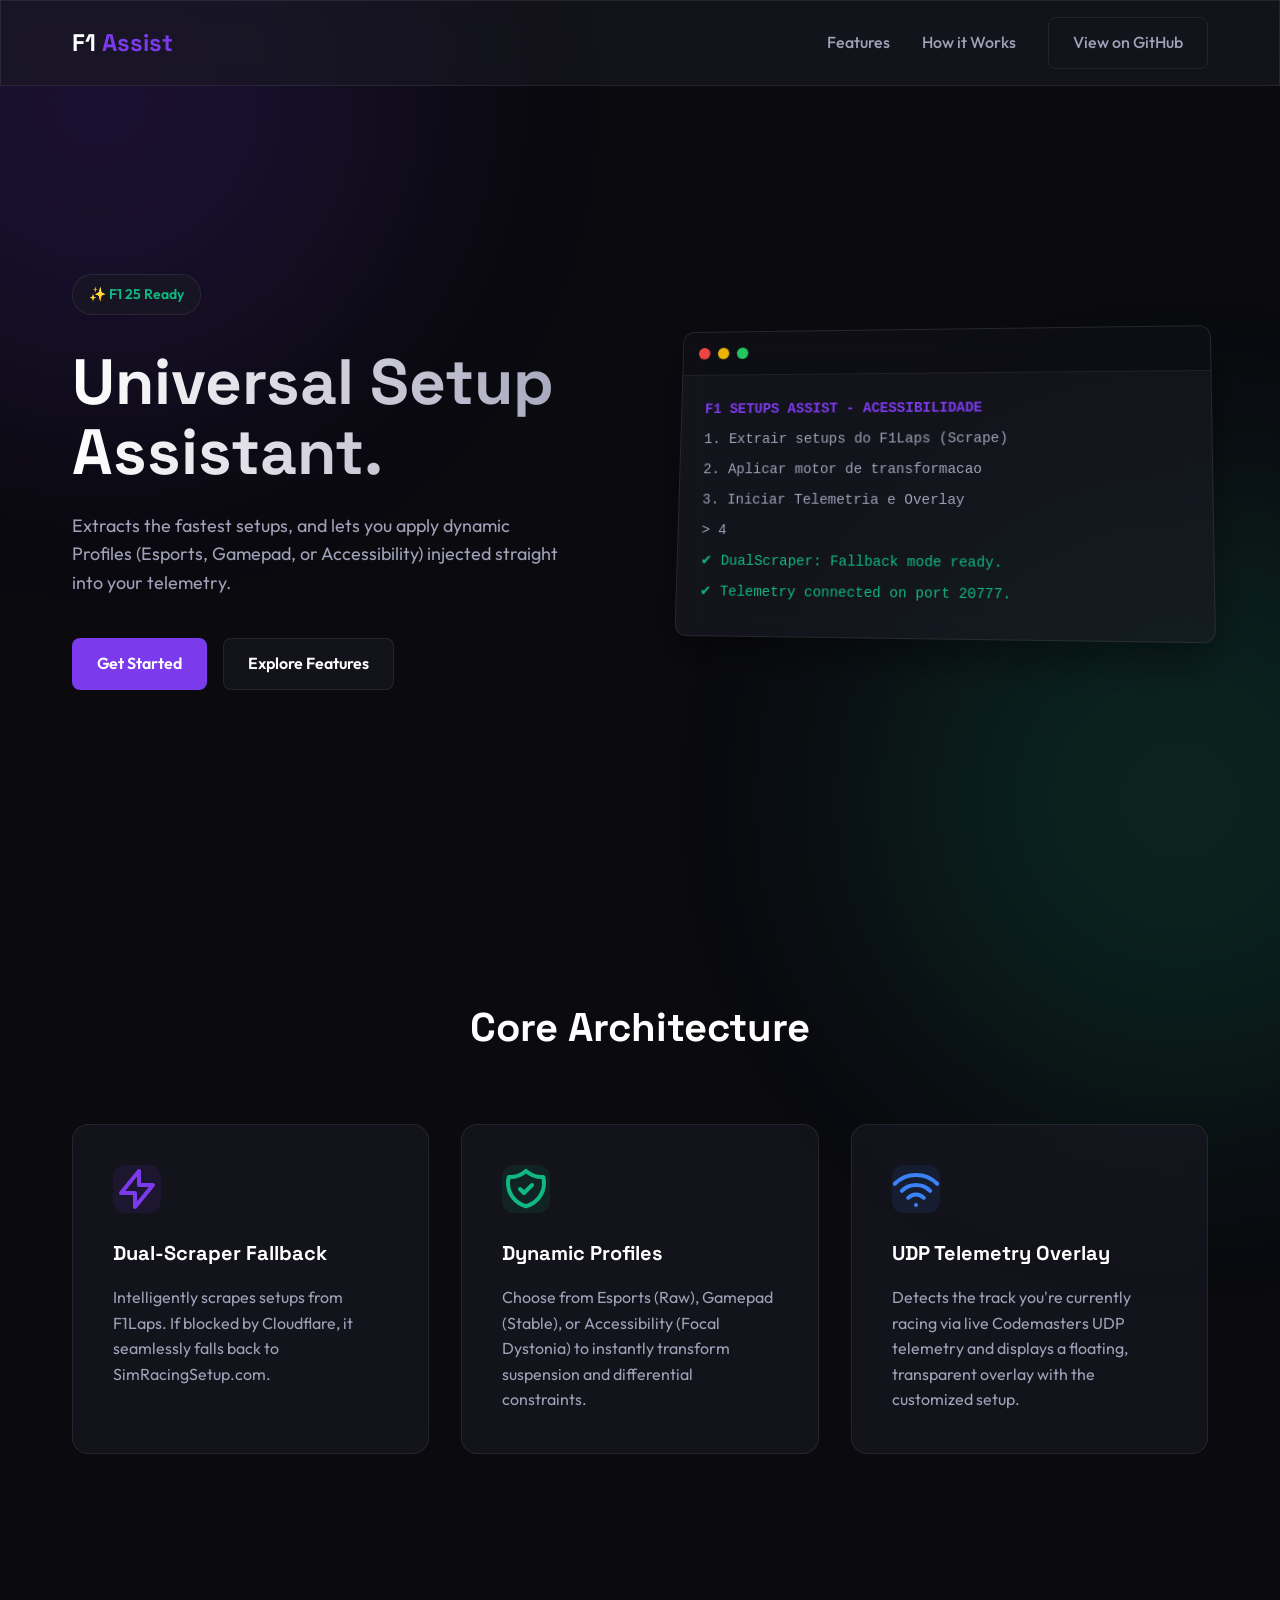
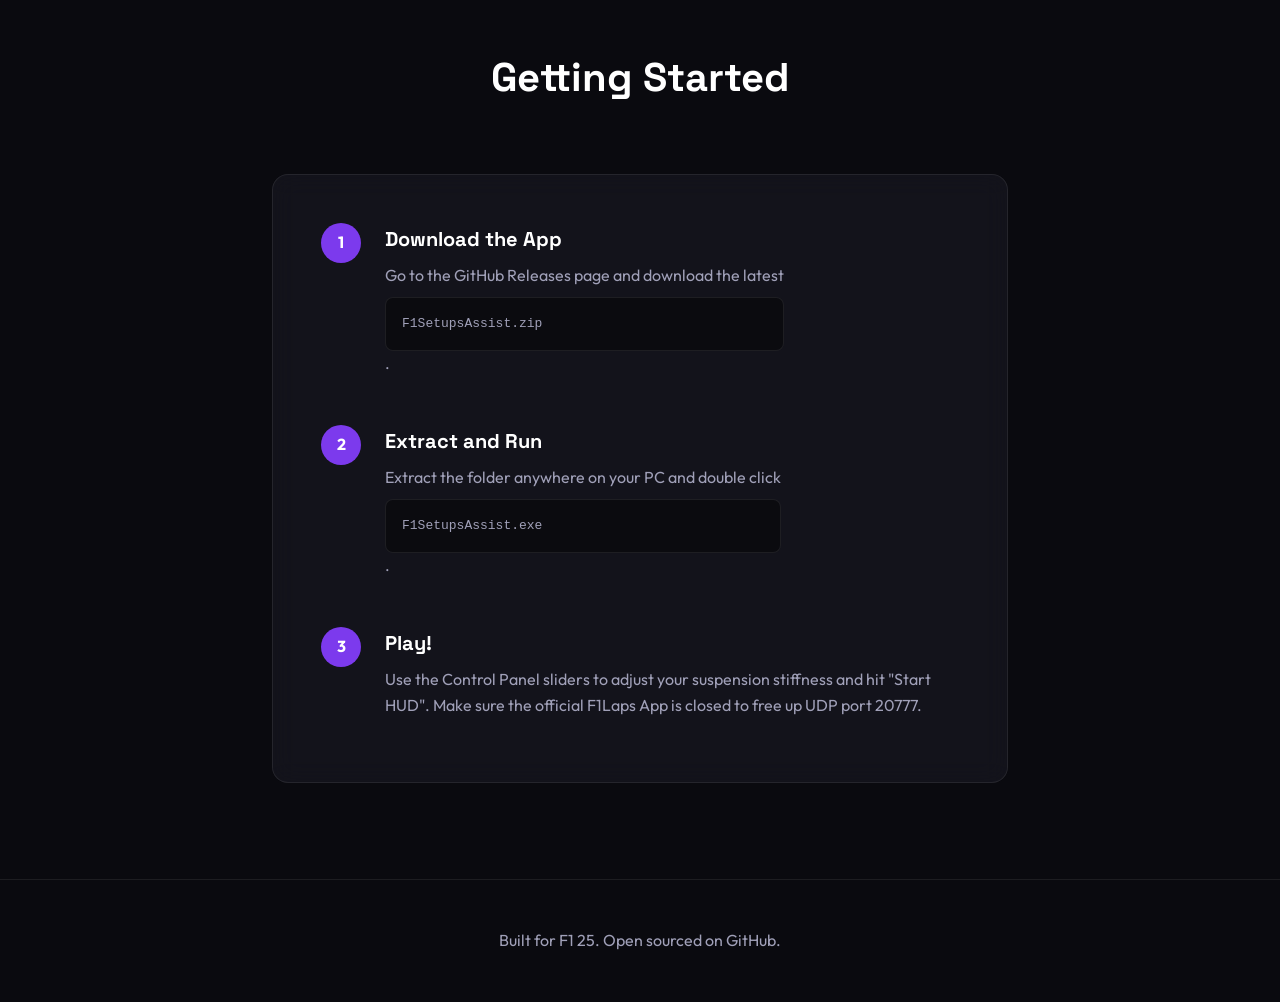
==== docs/index.html @ 40070bd0 "feat: Add Universal Profiles (Esports, Gamepad, Accessibility)" ====
<!DOCTYPE html>
<html lang="en">
<head>
    <meta charset="UTF-8">
    <meta name="viewport" content="width=device-width, initial-scale=1.0">
    <meta name="description" content="F1 Setups Assist - Accessibility engine and dual-scraper for F1 25.">
    <title>F1 25 Setups Assist</title>
    <link rel="preconnect" href="https://fonts.googleapis.com">
    <link rel="preconnect" href="https://fonts.gstatic.com" crossorigin>
    <link href="https://fonts.googleapis.com/css2?family=Outfit:wght@300;400;600;800&family=Space+Grotesk:wght@500;700&display=swap" rel="stylesheet">
    <link rel="stylesheet" href="styles.css">
</head>
<body>
    <div class="glow-bg glow-1"></div>
    <div class="glow-bg glow-2"></div>
    
    <nav class="navbar glass">
        <div class="nav-content">
            <h1 class="logo">F1 <span>Assist</span></h1>
            <div class="nav-links">
                <a href="#features">Features</a>
                <a href="#how-it-works">How it Works</a>
                <a href="https://github.com/norisilva/f1-setups-assist" class="btn btn-outline" target="_blank">View on GitHub</a>
            </div>
        </div>
    </nav>

    <header class="hero">
        <div class="hero-content">
            <div class="badge glass">✨ F1 25 Ready</div>
            <h2 class="title">Universal Setup<br>Assistant.</h2>
            <p class="subtitle">Extracts the fastest setups, and lets you apply dynamic Profiles (Esports, Gamepad, or Accessibility) injected straight into your telemetry.</p>
            <div class="cta-group">
                <a href="#how-it-works" class="btn btn-primary">Get Started</a>
                <a href="#features" class="btn btn-secondary glass">Explore Features</a>
            </div>
        </div>
        
        <div class="hero-visual">
            <div class="dashboard-mockup glass">
                <div class="mockup-header">
                    <span class="dot red"></span>
                    <span class="dot yellow"></span>
                    <span class="dot green"></span>
                </div>
                <div class="mockup-body">
                    <div class="console-line"><span class="highlight">F1 SETUPS ASSIST - ACESSIBILIDADE</span></div>
                    <div class="console-line">1. Extrair setups do F1Laps (Scrape)</div>
                    <div class="console-line">2. Aplicar motor de transformacao</div>
                    <div class="console-line">3. Iniciar Telemetria e Overlay</div>
                    <div class="console-line">> 4</div>
                    <div class="console-line success">✔ DualScraper: Fallback mode ready.</div>
                    <div class="console-line success">✔ Telemetry connected on port 20777.</div>
                </div>
            </div>
        </div>
    </header>

    <section id="features" class="features">
        <h3 class="section-title">Core Architecture</h3>
        <div class="features-grid">
            <div class="feature-card glass">
                <div class="icon-wrapper purple">
                    <svg fill="none" stroke="currentColor" viewBox="0 0 24 24"><path stroke-linecap="round" stroke-linejoin="round" stroke-width="2" d="M13 10V3L4 14h7v7l9-11h-7z"></path></svg>
                </div>
                <h4>Dual-Scraper Fallback</h4>
                <p>Intelligently scrapes setups from F1Laps. If blocked by Cloudflare, it seamlessly falls back to SimRacingSetup.com.</p>
            </div>
            
            <div class="feature-card glass">
                <div class="icon-wrapper green">
                    <svg fill="none" stroke="currentColor" viewBox="0 0 24 24"><path stroke-linecap="round" stroke-linejoin="round" stroke-width="2" d="M9 12l2 2 4-4m5.618-4.016A11.955 11.955 0 0112 2.944a11.955 11.955 0 01-8.618 3.04A12.02 12.02 0 003 9c0 5.591 3.824 10.29 9 11.622 5.176-1.332 9-6.03 9-11.622 0-1.042-.133-2.052-.382-3.016z"></path></svg>
                </div>
                <h4>Dynamic Profiles</h4>
                <p>Choose from Esports (Raw), Gamepad (Stable), or Accessibility (Focal Dystonia) to instantly transform suspension and differential constraints.</p>
            </div>

            <div class="feature-card glass">
                <div class="icon-wrapper blue">
                    <svg fill="none" stroke="currentColor" viewBox="0 0 24 24"><path stroke-linecap="round" stroke-linejoin="round" stroke-width="2" d="M8.111 16.404a5.5 5.5 0 017.778 0M12 20h.01m-7.08-7.071c3.904-3.905 10.236-3.905 14.141 0M1.394 9.393c5.857-5.857 15.355-5.857 21.213 0"></path></svg>
                </div>
                <h4>UDP Telemetry Overlay</h4>
                <p>Detects the track you're currently racing via live Codemasters UDP telemetry and displays a floating, transparent overlay with the customized setup.</p>
            </div>
        </div>
    </section>

    <section id="how-it-works" class="how-it-works">
        <h3 class="section-title">Getting Started</h3>
        <div class="steps glass">
            <div class="step">
                <div class="step-number">1</div>
                <div class="step-info">
                    <h4>Download the App</h4>
                    <p>Go to the GitHub Releases page and download the latest <code>F1SetupsAssist.zip</code>.</p>
                </div>
            </div>
            <div class="step">
                <div class="step-number">2</div>
                <div class="step-info">
                    <h4>Extract and Run</h4>
                    <p>Extract the folder anywhere on your PC and double click <code>F1SetupsAssist.exe</code>.</p>
                </div>
            </div>
            <div class="step">
                <div class="step-number">3</div>
                <div class="step-info">
                    <h4>Play!</h4>
                    <p>Use the Control Panel sliders to adjust your suspension stiffness and hit "Start HUD". Make sure the official F1Laps App is closed to free up UDP port 20777.</p>
                </div>
            </div>
        </div>
    </section>

    <footer>
        <p>Built for F1 25. Open sourced on GitHub.</p>
    </footer>

    <script src="script.js"></script>
</body>
</html>
---- docs/styles.css ----
:root {
    --bg-primary: #0a0a0f;
    --bg-secondary: #13131f;
    --text-primary: #ffffff;
    --text-secondary: #a0a0b8;
    --accent-primary: #7c3aed;
    --accent-secondary: #10b981;
    --accent-tertiary: #3b82f6;
    --glass-bg: rgba(25, 25, 35, 0.6);
    --glass-border: rgba(255, 255, 255, 0.08);
}

* {
    margin: 0;
    padding: 0;
    box-sizing: border-box;
}

body {
    font-family: 'Outfit', sans-serif;
    background-color: var(--bg-primary);
    color: var(--text-primary);
    line-height: 1.6;
    overflow-x: hidden;
}

/* Background Glows */
.glow-bg {
    position: fixed;
    width: 600px;
    height: 600px;
    border-radius: 50%;
    filter: blur(120px);
    z-index: -1;
    opacity: 0.15;
}

.glow-1 {
    top: -200px;
    left: -200px;
    background: var(--accent-primary);
}

.glow-2 {
    bottom: -200px;
    right: -200px;
    background: var(--accent-secondary);
}

/* Glassmorphism Utilities */
.glass {
    background: var(--glass-bg);
    backdrop-filter: blur(12px);
    -webkit-backdrop-filter: blur(12px);
    border: 1px solid var(--glass-border);
}

/* Typography */
h1, h2, h3, h4 {
    font-family: 'Space Grotesk', sans-serif;
}

/* Navbar */
.navbar {
    position: fixed;
    top: 0;
    width: 100%;
    z-index: 100;
    padding: 1rem 0;
    border-bottom: 1px solid var(--glass-border);
}

.nav-content {
    max-width: 1200px;
    margin: 0 auto;
    padding: 0 2rem;
    display: flex;
    justify-content: space-between;
    align-items: center;
}

.logo {
    font-size: 1.5rem;
    font-weight: 700;
}

.logo span {
    color: var(--accent-primary);
}

.nav-links {
    display: flex;
    gap: 2rem;
    align-items: center;
}

.nav-links a {
    color: var(--text-secondary);
    text-decoration: none;
    font-weight: 500;
    transition: color 0.3s ease;
}

.nav-links a:hover {
    color: var(--text-primary);
}

/* Buttons */
.btn {
    display: inline-block;
    padding: 0.75rem 1.5rem;
    border-radius: 8px;
    text-decoration: none;
    font-weight: 600;
    transition: all 0.3s ease;
    cursor: pointer;
}

.btn-primary {
    background: var(--accent-primary);
    color: white;
    border: 1px solid transparent;
}

.btn-primary:hover {
    background: #6d28d9;
    box-shadow: 0 0 20px rgba(124, 58, 237, 0.4);
}

.btn-secondary {
    color: var(--text-primary);
}

.btn-secondary:hover {
    background: rgba(255, 255, 255, 0.05);
}

.btn-outline {
    border: 1px solid var(--glass-border);
    color: var(--text-primary);
}

.btn-outline:hover {
    background: rgba(255, 255, 255, 0.1);
}

/* Hero Section */
.hero {
    min-height: 100vh;
    display: flex;
    align-items: center;
    max-width: 1200px;
    margin: 0 auto;
    padding: 6rem 2rem 2rem;
    gap: 4rem;
}

.hero-content {
    flex: 1;
}

.badge {
    display: inline-block;
    padding: 0.5rem 1rem;
    border-radius: 20px;
    font-size: 0.875rem;
    font-weight: 600;
    color: var(--accent-secondary);
    margin-bottom: 2rem;
}

.hero .title {
    font-size: 4rem;
    line-height: 1.1;
    margin-bottom: 1.5rem;
    background: linear-gradient(to right, #fff, #a0a0b8);
    -webkit-background-clip: text;
    -webkit-text-fill-color: transparent;
}

.hero .subtitle {
    font-size: 1.125rem;
    color: var(--text-secondary);
    margin-bottom: 2.5rem;
    max-width: 500px;
}

.cta-group {
    display: flex;
    gap: 1rem;
}

/* Dashboard Mockup */
.hero-visual {
    flex: 1;
}

.dashboard-mockup {
    border-radius: 12px;
    overflow: hidden;
    box-shadow: 0 20px 40px rgba(0,0,0,0.4);
    transform: perspective(1000px) rotateY(-5deg) rotateX(5deg);
    transition: transform 0.5s ease;
}

.dashboard-mockup:hover {
    transform: perspective(1000px) rotateY(0deg) rotateX(0deg);
}

.mockup-header {
    background: rgba(0,0,0,0.3);
    padding: 1rem;
    display: flex;
    gap: 0.5rem;
    border-bottom: 1px solid var(--glass-border);
}

.dot {
    width: 12px;
    height: 12px;
    border-radius: 50%;
}

.dot.red { background: #ef4444; }
.dot.yellow { background: #eab308; }
.dot.green { background: #22c55e; }

.mockup-body {
    padding: 1.5rem;
    font-family: monospace;
    font-size: 0.9rem;
    color: #a0a0b8;
}

.console-line {
    margin-bottom: 0.5rem;
}

.console-line .highlight {
    color: var(--accent-primary);
    font-weight: bold;
}

.console-line.success {
    color: var(--accent-secondary);
}

/* Features Section */
.features {
    padding: 6rem 2rem;
    max-width: 1200px;
    margin: 0 auto;
}

.section-title {
    text-align: center;
    font-size: 2.5rem;
    margin-bottom: 4rem;
}

.features-grid {
    display: grid;
    grid-template-columns: repeat(auto-fit, minmax(300px, 1fr));
    gap: 2rem;
}

.feature-card {
    padding: 2.5rem;
    border-radius: 16px;
    transition: transform 0.3s ease, box-shadow 0.3s ease;
}

.feature-card:hover {
    transform: translateY(-5px);
    box-shadow: 0 10px 30px rgba(0,0,0,0.2);
    border-color: rgba(255,255,255,0.15);
}

.icon-wrapper {
    width: 48px;
    height: 48px;
    border-radius: 12px;
    display: flex;
    align-items: center;
    justify-content: center;
    margin-bottom: 1.5rem;
}

.icon-wrapper.purple {
    background: rgba(124, 58, 237, 0.1);
    color: var(--accent-primary);
}

.icon-wrapper.green {
    background: rgba(16, 185, 129, 0.1);
    color: var(--accent-secondary);
}

.icon-wrapper.blue {
    background: rgba(59, 130, 246, 0.1);
    color: var(--accent-tertiary);
}

.feature-card h4 {
    font-size: 1.25rem;
    margin-bottom: 1rem;
}

.feature-card p {
    color: var(--text-secondary);
}

/* How It Works Section */
.how-it-works {
    padding: 6rem 2rem;
    max-width: 800px;
    margin: 0 auto;
}

.steps {
    border-radius: 16px;
    padding: 3rem;
    display: flex;
    flex-direction: column;
    gap: 2rem;
}

.step {
    display: flex;
    gap: 1.5rem;
}

.step-number {
    width: 40px;
    height: 40px;
    border-radius: 50%;
    background: var(--accent-primary);
    display: flex;
    align-items: center;
    justify-content: center;
    font-weight: 700;
    flex-shrink: 0;
}

.step-info h4 {
    font-size: 1.25rem;
    margin-bottom: 0.5rem;
}

.step-info p {
    color: var(--text-secondary);
    margin-bottom: 1rem;
}

.step-info code {
    display: block;
    background: rgba(0,0,0,0.4);
    padding: 1rem;
    border-radius: 8px;
    color: #a0a0b8;
    border: 1px solid var(--glass-border);
    margin-top: 0.5rem;
}

/* Footer */
footer {
    text-align: center;
    padding: 3rem 2rem;
    color: var(--text-secondary);
    border-top: 1px solid var(--glass-border);
}

/* Responsive */
@media (max-width: 768px) {
    .hero {
        flex-direction: column;
        padding-top: 8rem;
        text-align: center;
    }
    
    .hero .title {
        font-size: 2.5rem;
    }
    
    .cta-group {
        justify-content: center;
    }
    
    .nav-links {
        display: none; /* simple mobile nav for now */
    }
}
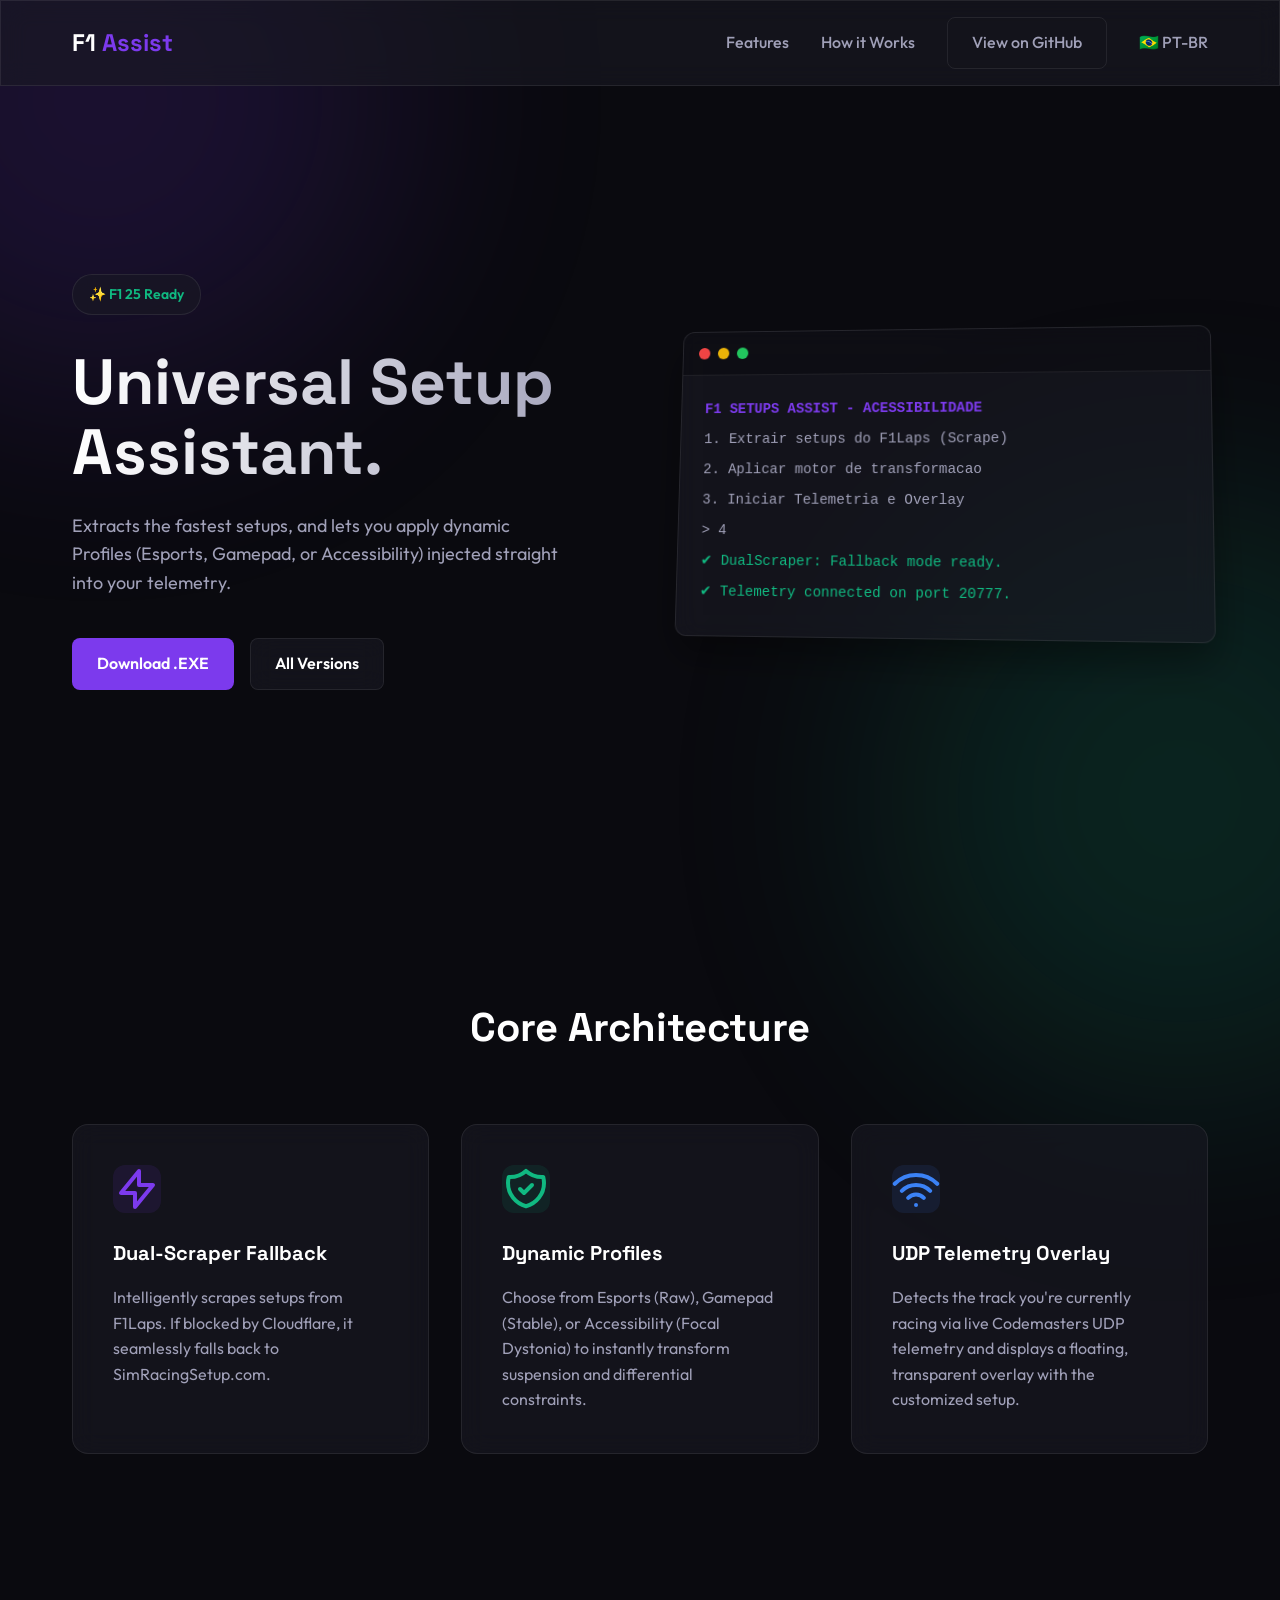
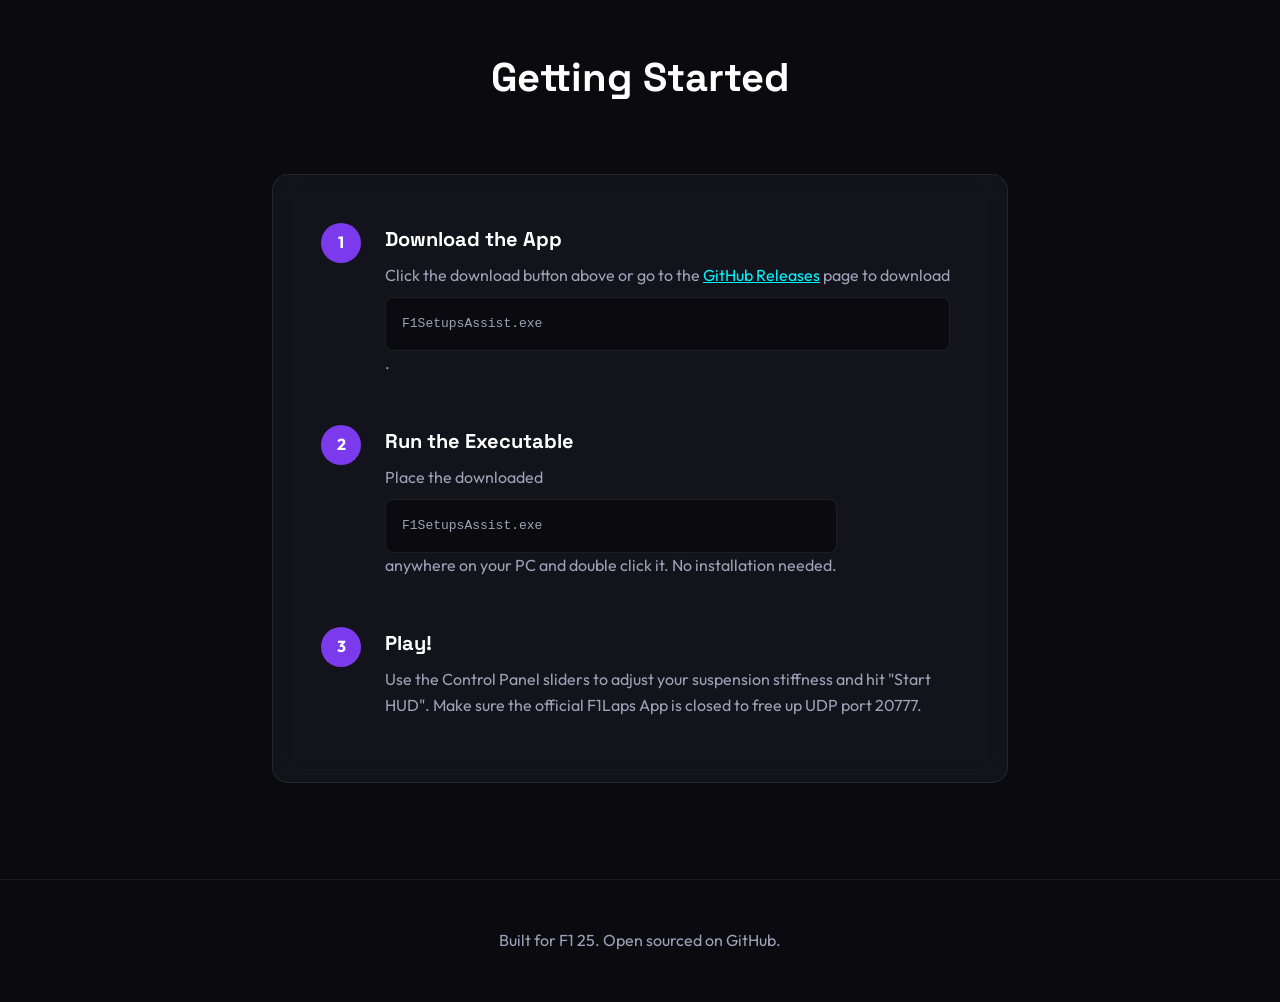
==== commit 9543a430: "docs: remove zip mention, link directly to exe file download" ====
--- a/docs/index.html
+++ b/docs/index.html
@@ -21,6 +21,7 @@
                 <a href="#features">Features</a>
                 <a href="#how-it-works">How it Works</a>
                 <a href="https://github.com/norisilva/f1-setups-assist" class="btn btn-outline" target="_blank">View on GitHub</a>
+                <a href="index_pt-BR.html" class="lang-switch">🇧🇷 PT-BR</a>
             </div>
         </div>
     </nav>
@@ -31,8 +32,8 @@
             <h2 class="title">Universal Setup<br>Assistant.</h2>
             <p class="subtitle">Extracts the fastest setups, and lets you apply dynamic Profiles (Esports, Gamepad, or Accessibility) injected straight into your telemetry.</p>
             <div class="cta-group">
-                <a href="#how-it-works" class="btn btn-primary">Get Started</a>
-                <a href="#features" class="btn btn-secondary glass">Explore Features</a>
+                <a href="https://github.com/norisilva/f1-setups-assist/releases/download/2.0/F1SetupsAssist.exe" class="btn btn-primary">Download .EXE</a>
+                <a href="https://github.com/norisilva/f1-setups-assist/releases" class="btn btn-secondary glass">All Versions</a>
             </div>
         </div>
         
@@ -92,14 +93,14 @@
                 <div class="step-number">1</div>
                 <div class="step-info">
                     <h4>Download the App</h4>
-                    <p>Go to the GitHub Releases page and download the latest <code>F1SetupsAssist.zip</code>.</p>
+                    <p>Click the download button above or go to the <a href="https://github.com/norisilva/f1-setups-assist/releases" target="_blank" style="color: #00f5ff;">GitHub Releases</a> page to download <code>F1SetupsAssist.exe</code>.</p>
                 </div>
             </div>
             <div class="step">
                 <div class="step-number">2</div>
                 <div class="step-info">
-                    <h4>Extract and Run</h4>
-                    <p>Extract the folder anywhere on your PC and double click <code>F1SetupsAssist.exe</code>.</p>
+                    <h4>Run the Executable</h4>
+                    <p>Place the downloaded <code>F1SetupsAssist.exe</code> anywhere on your PC and double click it. No installation needed.</p>
                 </div>
             </div>
             <div class="step">
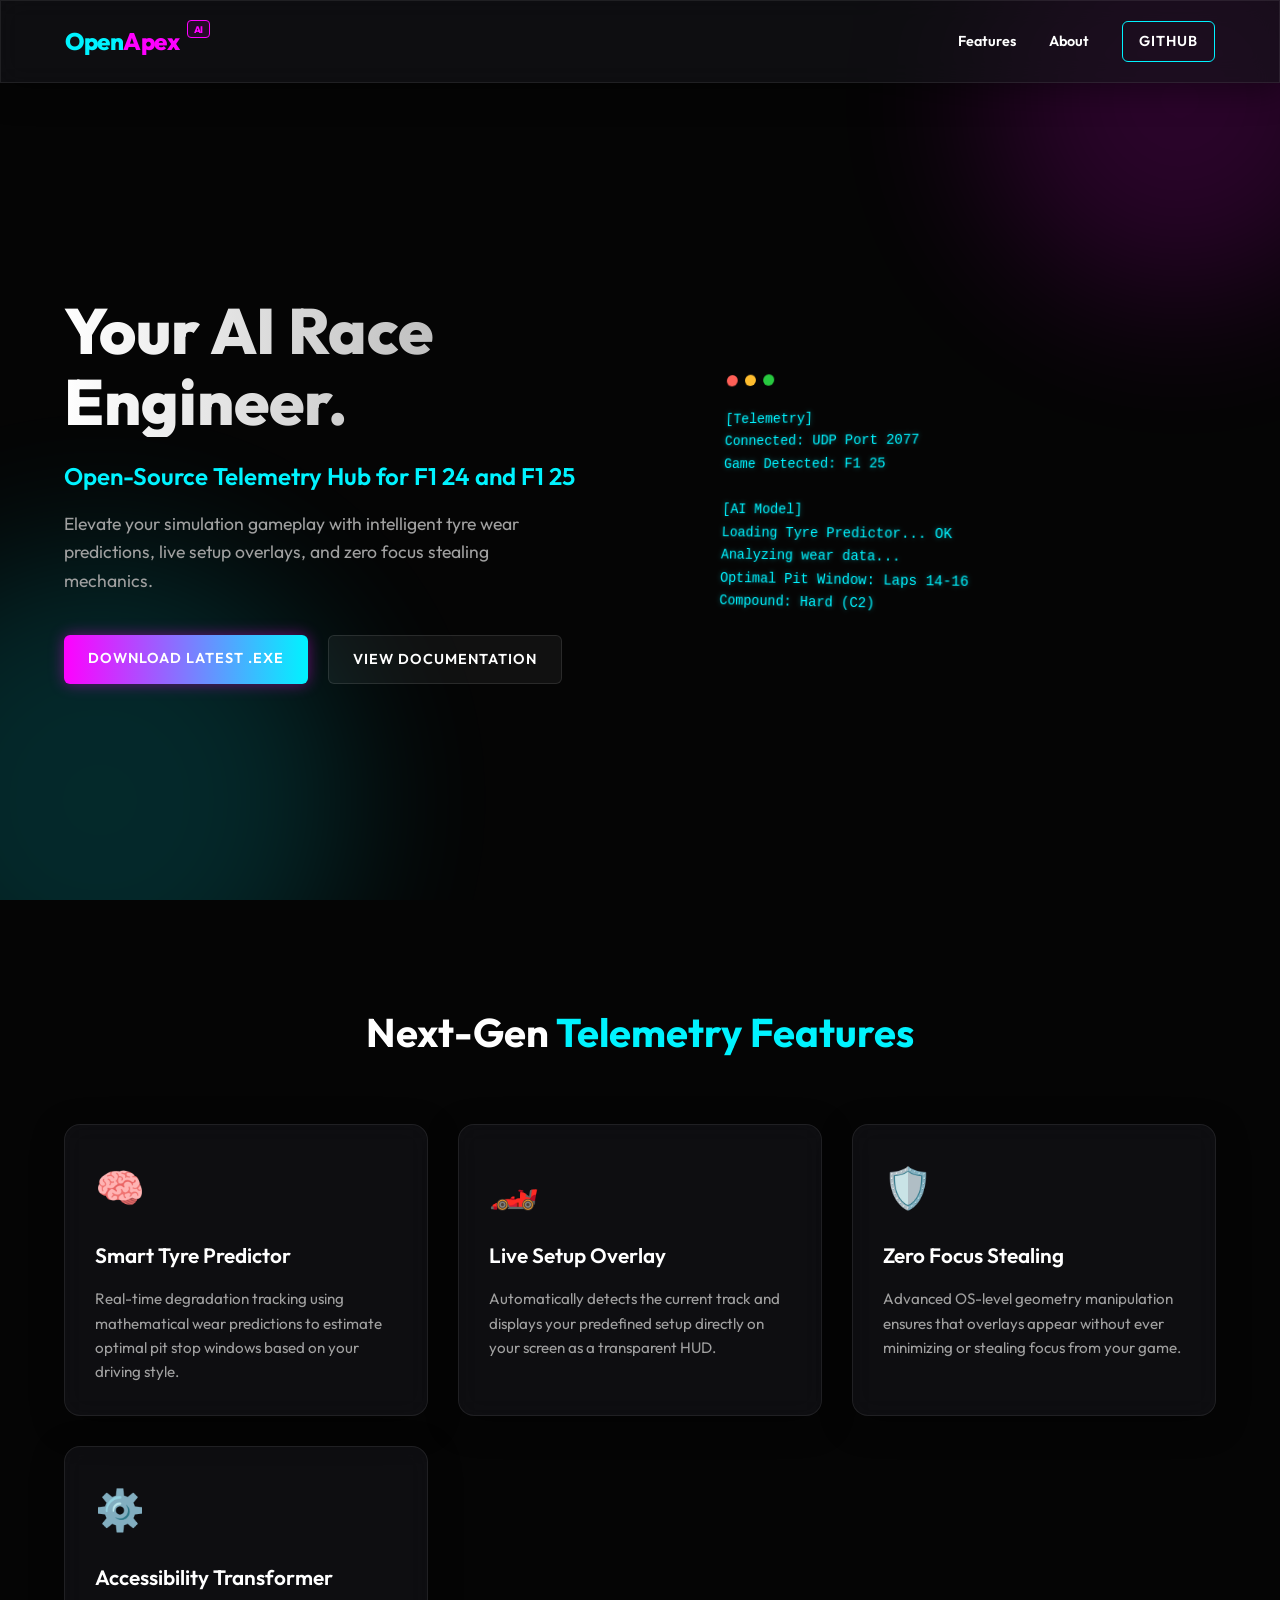
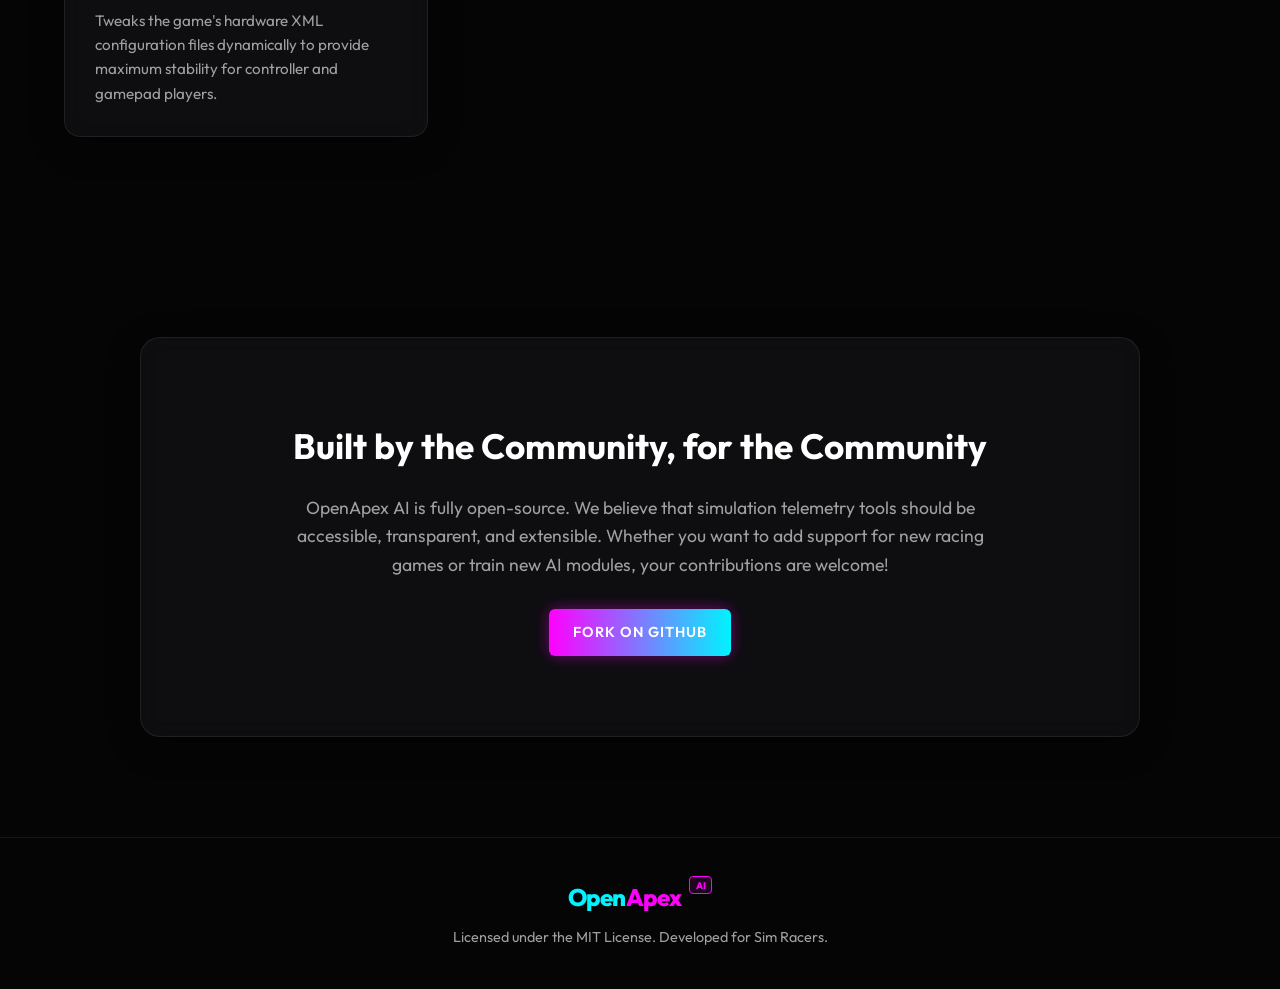
==== commit 73da1d00: "Docs: Create modern Cyberpunk landing page for GitHub Pages" ====
--- a/docs/index.html
+++ b/docs/index.html
@@ -3,120 +3,102 @@
 <head>
     <meta charset="UTF-8">
     <meta name="viewport" content="width=device-width, initial-scale=1.0">
-    <meta name="description" content="F1 Setups Assist - Accessibility engine and dual-scraper for F1 25.">
-    <title>F1 25 Setups Assist</title>
-    <link rel="preconnect" href="https://fonts.googleapis.com">
-    <link rel="preconnect" href="https://fonts.gstatic.com" crossorigin>
-    <link href="https://fonts.googleapis.com/css2?family=Outfit:wght@300;400;600;800&family=Space+Grotesk:wght@500;700&display=swap" rel="stylesheet">
-    <link rel="stylesheet" href="styles.css">
+    <title>OpenApex AI - Open-Source AI Race Engineer</title>
+    <meta name="description" content="OpenApex AI is a modern, open-source AI Race Engineer and Telemetry Hub for F1 Simulations. Experience predictive tyre wear and dynamic overlays.">
+    <link href="https://fonts.googleapis.com/css2?family=Outfit:wght@300;400;600;800&family=JetBrains+Mono:wght@400;700&display=swap" rel="stylesheet">
+    <link rel="stylesheet" href="style.css">
 </head>
 <body>
-    <div class="glow-bg glow-1"></div>
-    <div class="glow-bg glow-2"></div>
-    
+    <div class="background-effects">
+        <div class="blob magenta"></div>
+        <div class="blob cyan"></div>
+    </div>
+
     <nav class="navbar glass">
-        <div class="nav-content">
-            <h1 class="logo">F1 <span>Assist</span></h1>
-            <div class="nav-links">
-                <a href="#features">Features</a>
-                <a href="#how-it-works">How it Works</a>
-                <a href="https://github.com/norisilva/f1-setups-assist" class="btn btn-outline" target="_blank">View on GitHub</a>
-                <a href="index_pt-BR.html" class="lang-switch">🇧🇷 PT-BR</a>
-            </div>
+        <div class="logo">
+            <span class="highlight-cyan">Open</span><span class="highlight-magenta">Apex</span> <span class="tag">AI</span>
+        </div>
+        <div class="nav-links">
+            <a href="#features">Features</a>
+            <a href="#about">About</a>
+            <a href="https://github.com/norisilva/open-apex-ai" target="_blank" class="btn btn-outline">GitHub</a>
         </div>
     </nav>
 
     <header class="hero">
         <div class="hero-content">
-            <div class="badge glass">✨ F1 25 Ready</div>
-            <h2 class="title">Universal Setup<br>Assistant.</h2>
-            <p class="subtitle">Extracts the fastest setups, and lets you apply dynamic Profiles (Esports, Gamepad, or Accessibility) injected straight into your telemetry.</p>
-            <div class="cta-group">
-                <a href="https://github.com/norisilva/f1-setups-assist/releases/download/2.0/F1SetupsAssist.exe" class="btn btn-primary">Download .EXE</a>
-                <a href="https://github.com/norisilva/f1-setups-assist/releases" class="btn btn-secondary glass">All Versions</a>
+            <h1 class="glitch-text" data-text="Your AI Race Engineer.">Your AI Race Engineer.</h1>
+            <p class="subtitle">Open-Source Telemetry Hub for F1 24 and F1 25</p>
+            <p class="description">Elevate your simulation gameplay with intelligent tyre wear predictions, live setup overlays, and zero focus stealing mechanics.</p>
+            <div class="hero-actions">
+                <a href="https://github.com/norisilva/open-apex-ai/releases/latest" class="btn btn-primary">Download Latest .exe</a>
+                <a href="https://github.com/norisilva/open-apex-ai#readme" class="btn btn-secondary">View Documentation</a>
             </div>
         </div>
-        
         <div class="hero-visual">
-            <div class="dashboard-mockup glass">
-                <div class="mockup-header">
-                    <span class="dot red"></span>
-                    <span class="dot yellow"></span>
-                    <span class="dot green"></span>
+            <div class="glass-panel code-preview">
+                <div class="window-controls">
+                    <span></span><span></span><span></span>
                 </div>
-                <div class="mockup-body">
-                    <div class="console-line"><span class="highlight">F1 SETUPS ASSIST - ACESSIBILIDADE</span></div>
-                    <div class="console-line">1. Extrair setups do F1Laps (Scrape)</div>
-                    <div class="console-line">2. Aplicar motor de transformacao</div>
-                    <div class="console-line">3. Iniciar Telemetria e Overlay</div>
-                    <div class="console-line">> 4</div>
-                    <div class="console-line success">✔ DualScraper: Fallback mode ready.</div>
-                    <div class="console-line success">✔ Telemetry connected on port 20777.</div>
-                </div>
+                <pre><code>[Telemetry]
+Connected: UDP Port 2077
+Game Detected: F1 25
+
+[AI Model]
+Loading Tyre Predictor... OK
+Analyzing wear data...
+Optimal Pit Window: Laps 14-16
+Compound: Hard (C2)
+</code></pre>
             </div>
         </div>
     </header>
 
     <section id="features" class="features">
-        <h3 class="section-title">Core Architecture</h3>
-        <div class="features-grid">
+        <h2 class="section-title">Next-Gen <span class="highlight-cyan">Telemetry Features</span></h2>
+        
+        <div class="grid">
             <div class="feature-card glass">
-                <div class="icon-wrapper purple">
-                    <svg fill="none" stroke="currentColor" viewBox="0 0 24 24"><path stroke-linecap="round" stroke-linejoin="round" stroke-width="2" d="M13 10V3L4 14h7v7l9-11h-7z"></path></svg>
-                </div>
-                <h4>Dual-Scraper Fallback</h4>
-                <p>Intelligently scrapes setups from F1Laps. If blocked by Cloudflare, it seamlessly falls back to SimRacingSetup.com.</p>
+                <div class="feature-icon magenta-glow">🧠</div>
+                <h3>Smart Tyre Predictor</h3>
+                <p>Real-time degradation tracking using mathematical wear predictions to estimate optimal pit stop windows based on your driving style.</p>
             </div>
             
             <div class="feature-card glass">
-                <div class="icon-wrapper green">
-                    <svg fill="none" stroke="currentColor" viewBox="0 0 24 24"><path stroke-linecap="round" stroke-linejoin="round" stroke-width="2" d="M9 12l2 2 4-4m5.618-4.016A11.955 11.955 0 0112 2.944a11.955 11.955 0 01-8.618 3.04A12.02 12.02 0 003 9c0 5.591 3.824 10.29 9 11.622 5.176-1.332 9-6.03 9-11.622 0-1.042-.133-2.052-.382-3.016z"></path></svg>
-                </div>
-                <h4>Dynamic Profiles</h4>
-                <p>Choose from Esports (Raw), Gamepad (Stable), or Accessibility (Focal Dystonia) to instantly transform suspension and differential constraints.</p>
+                <div class="feature-icon cyan-glow">🏎️</div>
+                <h3>Live Setup Overlay</h3>
+                <p>Automatically detects the current track and displays your predefined setup directly on your screen as a transparent HUD.</p>
             </div>
-
+            
             <div class="feature-card glass">
-                <div class="icon-wrapper blue">
-                    <svg fill="none" stroke="currentColor" viewBox="0 0 24 24"><path stroke-linecap="round" stroke-linejoin="round" stroke-width="2" d="M8.111 16.404a5.5 5.5 0 017.778 0M12 20h.01m-7.08-7.071c3.904-3.905 10.236-3.905 14.141 0M1.394 9.393c5.857-5.857 15.355-5.857 21.213 0"></path></svg>
-                </div>
-                <h4>UDP Telemetry Overlay</h4>
-                <p>Detects the track you're currently racing via live Codemasters UDP telemetry and displays a floating, transparent overlay with the customized setup.</p>
+                <div class="feature-icon magenta-glow">🛡️</div>
+                <h3>Zero Focus Stealing</h3>
+                <p>Advanced OS-level geometry manipulation ensures that overlays appear without ever minimizing or stealing focus from your game.</p>
+            </div>
+            
+            <div class="feature-card glass">
+                <div class="feature-icon cyan-glow">⚙️</div>
+                <h3>Accessibility Transformer</h3>
+                <p>Tweaks the game's hardware XML configuration files dynamically to provide maximum stability for controller and gamepad players.</p>
             </div>
         </div>
     </section>
 
-    <section id="how-it-works" class="how-it-works">
-        <h3 class="section-title">Getting Started</h3>
-        <div class="steps glass">
-            <div class="step">
-                <div class="step-number">1</div>
-                <div class="step-info">
-                    <h4>Download the App</h4>
-                    <p>Click the download button above or go to the <a href="https://github.com/norisilva/f1-setups-assist/releases" target="_blank" style="color: #00f5ff;">GitHub Releases</a> page to download <code>F1SetupsAssist.exe</code>.</p>
-                </div>
-            </div>
-            <div class="step">
-                <div class="step-number">2</div>
-                <div class="step-info">
-                    <h4>Run the Executable</h4>
-                    <p>Place the downloaded <code>F1SetupsAssist.exe</code> anywhere on your PC and double click it. No installation needed.</p>
-                </div>
-            </div>
-            <div class="step">
-                <div class="step-number">3</div>
-                <div class="step-info">
-                    <h4>Play!</h4>
-                    <p>Use the Control Panel sliders to adjust your suspension stiffness and hit "Start HUD". Make sure the official F1Laps App is closed to free up UDP port 20777.</p>
-                </div>
-            </div>
+    <section id="about" class="open-source glass">
+        <div class="os-content">
+            <h2>Built by the Community, for the Community</h2>
+            <p>OpenApex AI is fully open-source. We believe that simulation telemetry tools should be accessible, transparent, and extensible. Whether you want to add support for new racing games or train new AI modules, your contributions are welcome!</p>
+            <a href="https://github.com/norisilva/open-apex-ai" class="btn btn-primary mt-4">Fork on GitHub</a>
         </div>
     </section>
 
     <footer>
-        <p>Built for F1 25. Open sourced on GitHub.</p>
+        <div class="footer-content">
+            <div class="logo">
+                <span class="highlight-cyan">Open</span><span class="highlight-magenta">Apex</span> <span class="tag">AI</span>
+            </div>
+            <p>Licensed under the MIT License. Developed for Sim Racers.</p>
+        </div>
     </footer>
-
-    <script src="script.js"></script>
 </body>
 </html>
--- a/docs/style.css
+++ b/docs/style.css
@@ -0,0 +1,378 @@
+:root {
+    --bg-color: #050505;
+    --text-primary: #ffffff;
+    --text-secondary: #a0a0a0;
+    --cyan: #00f3ff;
+    --magenta: #ff00ff;
+    --glass-bg: rgba(20, 20, 25, 0.6);
+    --glass-border: rgba(255, 255, 255, 0.08);
+    --glass-shadow: 0 8px 32px 0 rgba(0, 0, 0, 0.37);
+}
+
+* {
+    margin: 0;
+    padding: 0;
+    box-sizing: border-box;
+}
+
+body {
+    font-family: 'Outfit', sans-serif;
+    background-color: var(--bg-color);
+    color: var(--text-primary);
+    overflow-x: hidden;
+    line-height: 1.6;
+}
+
+/* Background animated blobs */
+.background-effects {
+    position: fixed;
+    top: 0;
+    left: 0;
+    width: 100vw;
+    height: 100vh;
+    z-index: -1;
+    overflow: hidden;
+}
+
+.blob {
+    position: absolute;
+    filter: blur(80px);
+    opacity: 0.15;
+    border-radius: 50%;
+    animation: float 20s infinite ease-in-out alternate;
+}
+
+.blob.magenta {
+    width: 400px;
+    height: 400px;
+    background: var(--magenta);
+    top: -100px;
+    right: -100px;
+}
+
+.blob.cyan {
+    width: 500px;
+    height: 500px;
+    background: var(--cyan);
+    bottom: -150px;
+    left: -150px;
+    animation-delay: -10s;
+}
+
+@keyframes float {
+    0% { transform: translate(0, 0) scale(1); }
+    100% { transform: translate(100px, 100px) scale(1.2); }
+}
+
+/* Utility Classes */
+.glass {
+    background: var(--glass-bg);
+    backdrop-filter: blur(12px);
+    -webkit-backdrop-filter: blur(12px);
+    border: 1px solid var(--glass-border);
+    box-shadow: var(--glass-shadow);
+}
+
+.highlight-cyan { color: var(--cyan); }
+.highlight-magenta { color: var(--magenta); }
+
+.tag {
+    font-size: 0.6rem;
+    background: rgba(255,0,255,0.1);
+    color: var(--magenta);
+    padding: 2px 6px;
+    border-radius: 4px;
+    border: 1px solid var(--magenta);
+    vertical-align: top;
+    margin-left: 4px;
+}
+
+/* Buttons */
+.btn {
+    display: inline-block;
+    padding: 12px 24px;
+    border-radius: 6px;
+    font-weight: 600;
+    text-decoration: none;
+    transition: all 0.3s ease;
+    cursor: pointer;
+    text-transform: uppercase;
+    letter-spacing: 1px;
+    font-size: 0.9rem;
+}
+
+.btn-primary {
+    background: linear-gradient(90deg, var(--magenta), var(--cyan));
+    color: #fff;
+    border: none;
+    box-shadow: 0 0 15px rgba(255, 0, 255, 0.4);
+}
+
+.btn-primary:hover {
+    box-shadow: 0 0 25px rgba(0, 243, 255, 0.6);
+    transform: translateY(-2px);
+}
+
+.btn-secondary {
+    background: rgba(255, 255, 255, 0.05);
+    color: var(--text-primary);
+    border: 1px solid rgba(255, 255, 255, 0.1);
+}
+
+.btn-secondary:hover {
+    background: rgba(255, 255, 255, 0.1);
+    transform: translateY(-2px);
+}
+
+.btn-outline {
+    background: transparent;
+    border: 1px solid var(--cyan);
+    color: var(--cyan);
+    padding: 8px 16px;
+}
+
+.btn-outline:hover {
+    background: rgba(0, 243, 255, 0.1);
+    box-shadow: 0 0 10px rgba(0, 243, 255, 0.3);
+}
+
+/* Navbar */
+.navbar {
+    display: flex;
+    justify-content: space-between;
+    align-items: center;
+    padding: 20px 5%;
+    position: fixed;
+    top: 0;
+    width: 100%;
+    z-index: 100;
+    border-bottom: 1px solid var(--glass-border);
+}
+
+.logo {
+    font-size: 1.5rem;
+    font-weight: 800;
+    letter-spacing: -0.5px;
+}
+
+.nav-links a {
+    color: var(--text-primary);
+    text-decoration: none;
+    margin-left: 30px;
+    font-size: 0.9rem;
+    font-weight: 600;
+    transition: color 0.3s;
+}
+
+.nav-links a:hover {
+    color: var(--cyan);
+}
+
+/* Hero Section */
+.hero {
+    display: flex;
+    align-items: center;
+    justify-content: space-between;
+    min-height: 100vh;
+    padding: 0 5%;
+    padding-top: 80px;
+    max-width: 1400px;
+    margin: 0 auto;
+}
+
+.hero-content {
+    flex: 1;
+    padding-right: 50px;
+}
+
+.glitch-text {
+    font-size: 4rem;
+    font-weight: 800;
+    line-height: 1.1;
+    margin-bottom: 20px;
+    position: relative;
+    background: linear-gradient(to right, #fff, #a0a0a0);
+    -webkit-background-clip: text;
+    -webkit-text-fill-color: transparent;
+}
+
+.subtitle {
+    font-size: 1.5rem;
+    color: var(--cyan);
+    font-weight: 600;
+    margin-bottom: 15px;
+}
+
+.description {
+    font-size: 1.1rem;
+    color: var(--text-secondary);
+    margin-bottom: 40px;
+    max-width: 500px;
+}
+
+.hero-actions {
+    display: flex;
+    gap: 20px;
+}
+
+.hero-visual {
+    flex: 1;
+    display: flex;
+    justify-content: center;
+    perspective: 1000px;
+}
+
+/* Code Preview Terminal */
+.code-preview {
+    width: 100%;
+    max-width: 500px;
+    border-radius: 12px;
+    padding: 20px;
+    transform: rotateY(-10deg) rotateX(5deg);
+    transition: transform 0.5s ease;
+}
+
+.code-preview:hover {
+    transform: rotateY(0deg) rotateX(0deg);
+}
+
+.window-controls {
+    margin-bottom: 15px;
+}
+
+.window-controls span {
+    display: inline-block;
+    width: 12px;
+    height: 12px;
+    border-radius: 50%;
+    margin-right: 8px;
+}
+
+.window-controls span:nth-child(1) { background: #ff5f56; }
+.window-controls span:nth-child(2) { background: #ffbd2e; }
+.window-controls span:nth-child(3) { background: #27c93f; }
+
+.code-preview pre {
+    font-family: 'JetBrains Mono', monospace;
+    font-size: 0.9rem;
+    color: #00f3ff;
+    line-height: 1.5;
+    text-shadow: 0 0 5px rgba(0, 243, 255, 0.4);
+}
+
+/* Features */
+.features {
+    padding: 100px 5%;
+    max-width: 1400px;
+    margin: 0 auto;
+}
+
+.section-title {
+    font-size: 2.5rem;
+    margin-bottom: 60px;
+    text-align: center;
+}
+
+.grid {
+    display: grid;
+    grid-template-columns: repeat(auto-fit, minmax(280px, 1fr));
+    gap: 30px;
+}
+
+.feature-card {
+    padding: 30px;
+    border-radius: 16px;
+    transition: transform 0.3s ease, box-shadow 0.3s ease;
+}
+
+.feature-card:hover {
+    transform: translateY(-10px);
+    box-shadow: 0 15px 30px rgba(0, 0, 0, 0.5);
+    border-color: rgba(0, 243, 255, 0.3);
+}
+
+.feature-icon {
+    font-size: 2.5rem;
+    margin-bottom: 20px;
+}
+
+.feature-card h3 {
+    font-size: 1.3rem;
+    margin-bottom: 15px;
+    font-weight: 600;
+}
+
+.feature-card p {
+    color: var(--text-secondary);
+    font-size: 0.95rem;
+}
+
+/* About / Open Source */
+.open-source {
+    margin: 100px 5%;
+    padding: 80px 40px;
+    border-radius: 20px;
+    text-align: center;
+    max-width: 1000px;
+    margin-left: auto;
+    margin-right: auto;
+}
+
+.open-source h2 {
+    font-size: 2.2rem;
+    margin-bottom: 20px;
+}
+
+.open-source p {
+    color: var(--text-secondary);
+    font-size: 1.1rem;
+    max-width: 700px;
+    margin: 0 auto;
+}
+
+.mt-4 { margin-top: 30px; }
+
+/* Footer */
+footer {
+    text-align: center;
+    padding: 40px 5%;
+    border-top: 1px solid var(--glass-border);
+    margin-top: 100px;
+}
+
+footer p {
+    color: var(--text-secondary);
+    font-size: 0.9rem;
+    margin-top: 10px;
+}
+
+/* Responsive */
+@media (max-width: 900px) {
+    .hero {
+        flex-direction: column;
+        text-align: center;
+        padding-top: 120px;
+    }
+    
+    .hero-content {
+        padding-right: 0;
+        margin-bottom: 60px;
+    }
+    
+    .description {
+        margin: 0 auto 40px auto;
+    }
+    
+    .hero-actions {
+        justify-content: center;
+    }
+    
+    .code-preview {
+        transform: none;
+    }
+}
+
+@media (max-width: 600px) {
+    .glitch-text { font-size: 2.5rem; }
+    .nav-links { display: none; }
+}
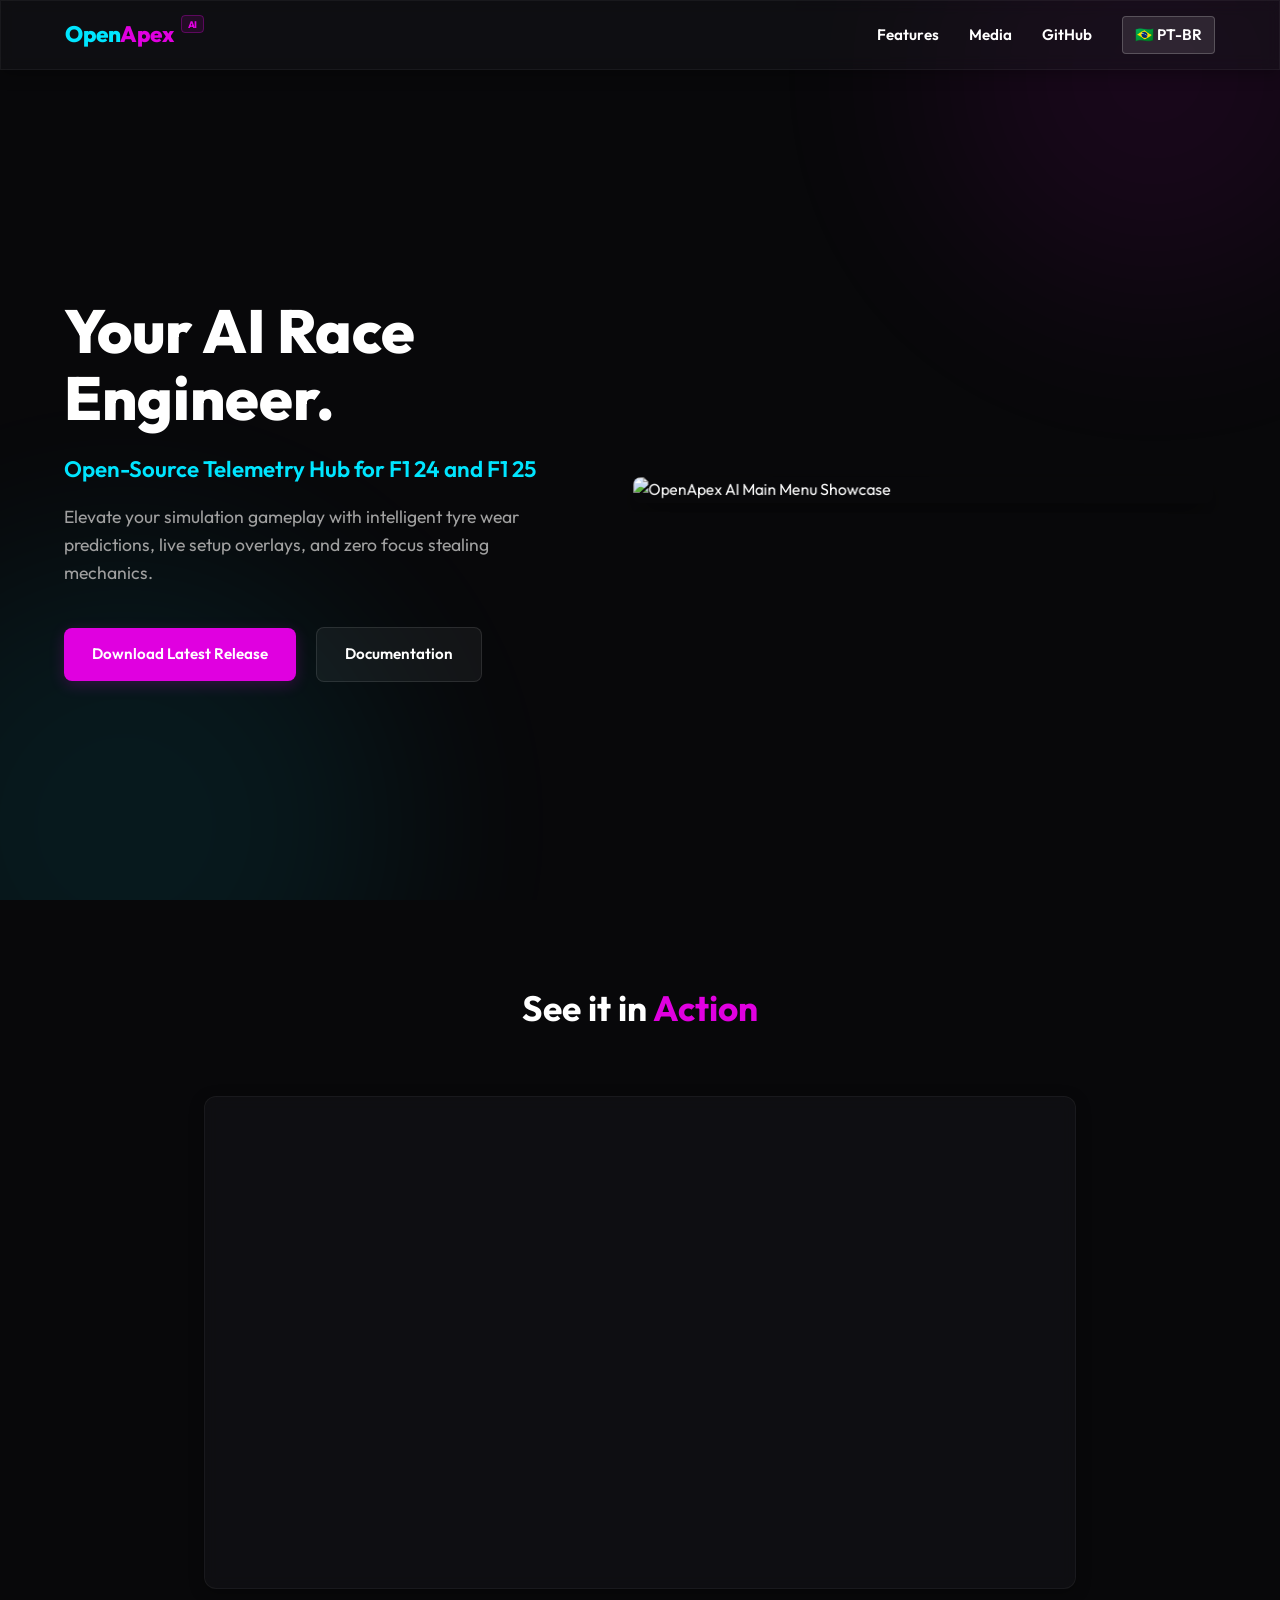
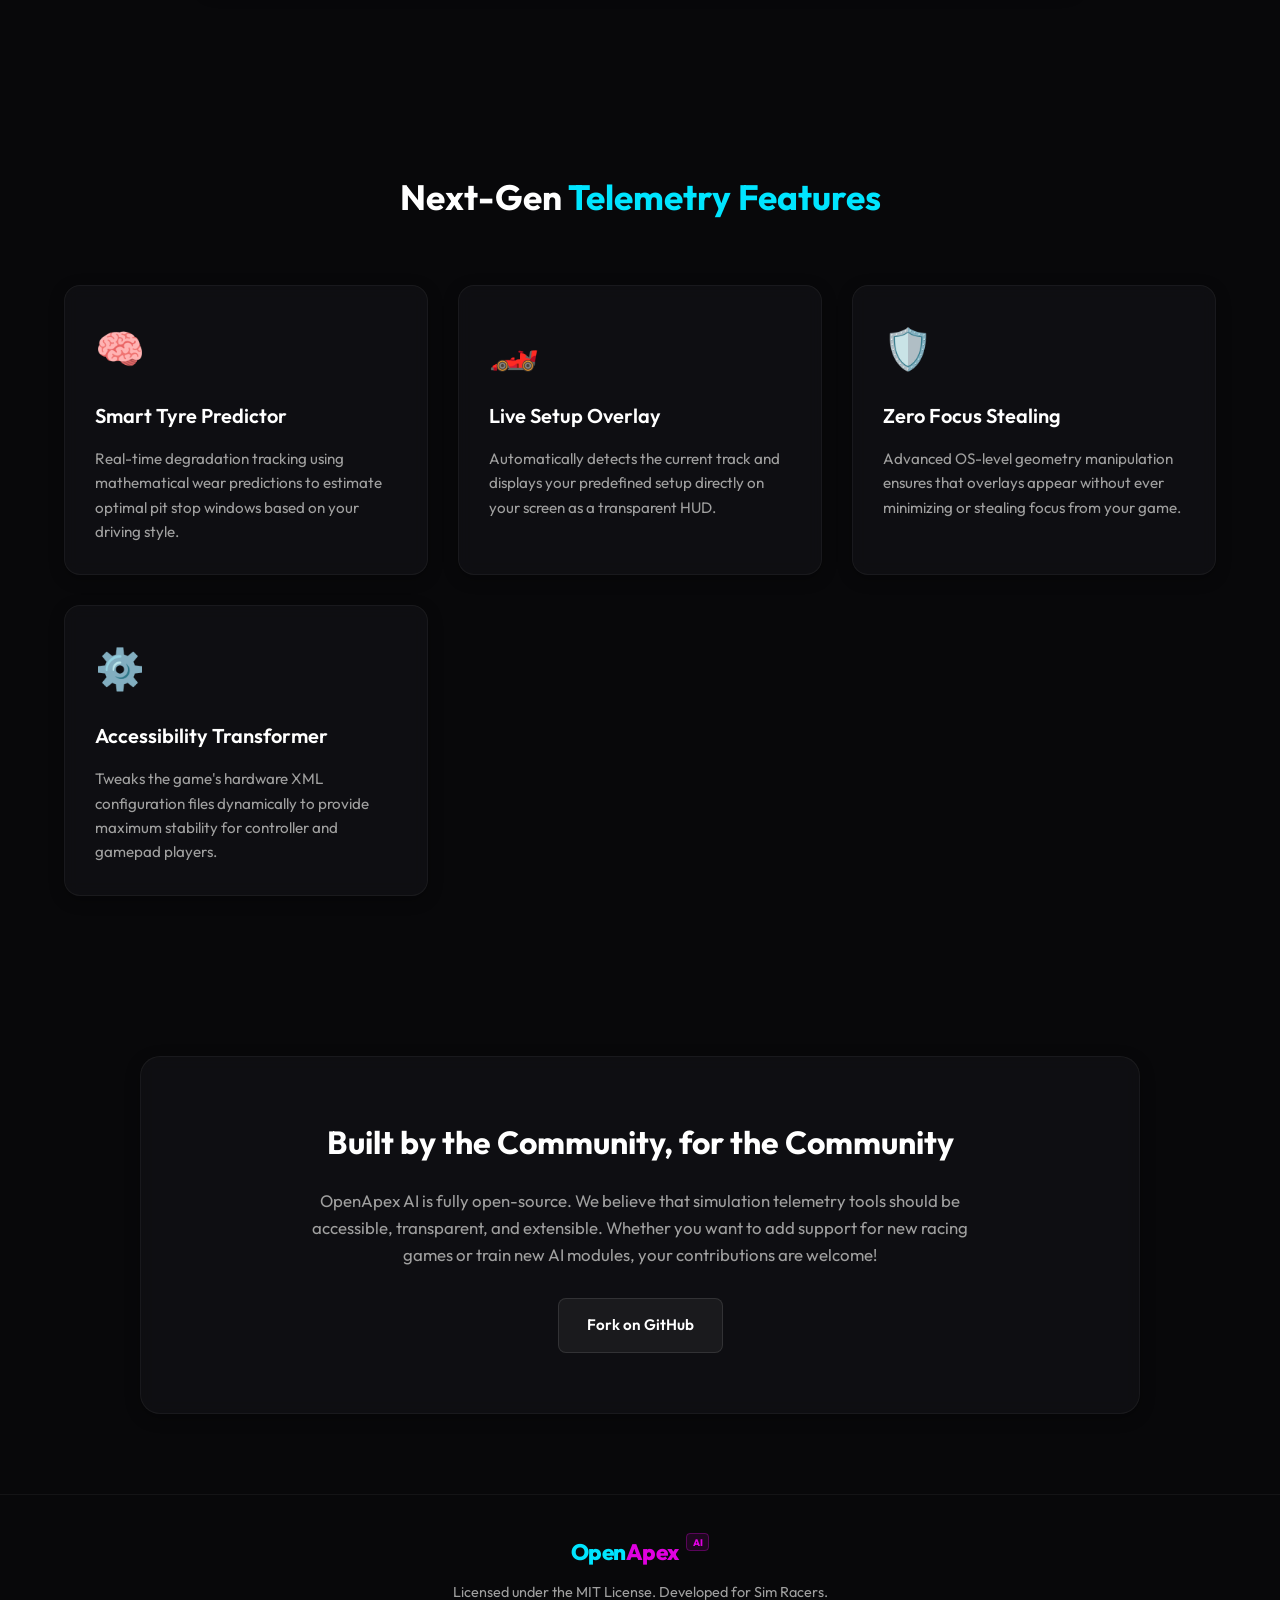
==== commit 20f7aad1: "Docs: Tweaks to landing page design and media" ====
--- a/docs/index.html
+++ b/docs/index.html
@@ -5,7 +5,7 @@
     <meta name="viewport" content="width=device-width, initial-scale=1.0">
     <title>OpenApex AI - Open-Source AI Race Engineer</title>
     <meta name="description" content="OpenApex AI is a modern, open-source AI Race Engineer and Telemetry Hub for F1 Simulations. Experience predictive tyre wear and dynamic overlays.">
-    <link href="https://fonts.googleapis.com/css2?family=Outfit:wght@300;400;600;800&family=JetBrains+Mono:wght@400;700&display=swap" rel="stylesheet">
+    <link href="https://fonts.googleapis.com/css2?family=Outfit:wght@300;400;600;800&display=swap" rel="stylesheet">
     <link rel="stylesheet" href="style.css">
 </head>
 <body>
@@ -20,64 +20,60 @@
         </div>
         <div class="nav-links">
             <a href="#features">Features</a>
-            <a href="#about">About</a>
-            <a href="https://github.com/norisilva/open-apex-ai" target="_blank" class="btn btn-outline">GitHub</a>
+            <a href="#media">Media</a>
+            <a href="https://github.com/norisilva/open-apex-ai" target="_blank">GitHub</a>
+            <a href="index_pt-BR.html" class="lang-toggle">🇧🇷 PT-BR</a>
         </div>
     </nav>
 
     <header class="hero">
         <div class="hero-content">
-            <h1 class="glitch-text" data-text="Your AI Race Engineer.">Your AI Race Engineer.</h1>
+            <h1 class="hero-title">Your AI Race Engineer.</h1>
             <p class="subtitle">Open-Source Telemetry Hub for F1 24 and F1 25</p>
             <p class="description">Elevate your simulation gameplay with intelligent tyre wear predictions, live setup overlays, and zero focus stealing mechanics.</p>
             <div class="hero-actions">
-                <a href="https://github.com/norisilva/open-apex-ai/releases/latest" class="btn btn-primary">Download Latest .exe</a>
-                <a href="https://github.com/norisilva/open-apex-ai#readme" class="btn btn-secondary">View Documentation</a>
+                <a href="https://github.com/norisilva/open-apex-ai/releases" class="btn btn-primary pulse-glow">Download Latest Release</a>
+                <a href="https://github.com/norisilva/open-apex-ai#readme" class="btn btn-secondary">Documentation</a>
             </div>
         </div>
         <div class="hero-visual">
-            <div class="glass-panel code-preview">
-                <div class="window-controls">
-                    <span></span><span></span><span></span>
-                </div>
-                <pre><code>[Telemetry]
-Connected: UDP Port 2077
-Game Detected: F1 25
-
-[AI Model]
-Loading Tyre Predictor... OK
-Analyzing wear data...
-Optimal Pit Window: Laps 14-16
-Compound: Hard (C2)
-</code></pre>
+            <div class="glass-panel image-container">
+                <img src="https://raw.githubusercontent.com/norisilva/open-apex-ai/main/screenshot/showcase_main_menu.png" alt="OpenApex AI Main Menu Showcase" class="hero-image">
             </div>
         </div>
     </header>
+
+    <section id="media" class="media-section">
+        <h2 class="section-title">See it in <span class="highlight-magenta">Action</span></h2>
+        <div class="video-container glass">
+            <iframe width="100%" height="100%" src="https://www.youtube.com/embed/8BYc6TkyOH8" title="YouTube video player" frameborder="0" allow="accelerometer; autoplay; clipboard-write; encrypted-media; gyroscope; picture-in-picture" allowfullscreen></iframe>
+        </div>
+    </section>
 
     <section id="features" class="features">
         <h2 class="section-title">Next-Gen <span class="highlight-cyan">Telemetry Features</span></h2>
         
         <div class="grid">
             <div class="feature-card glass">
-                <div class="feature-icon magenta-glow">🧠</div>
+                <div class="feature-icon">🧠</div>
                 <h3>Smart Tyre Predictor</h3>
                 <p>Real-time degradation tracking using mathematical wear predictions to estimate optimal pit stop windows based on your driving style.</p>
             </div>
             
             <div class="feature-card glass">
-                <div class="feature-icon cyan-glow">🏎️</div>
+                <div class="feature-icon">🏎️</div>
                 <h3>Live Setup Overlay</h3>
                 <p>Automatically detects the current track and displays your predefined setup directly on your screen as a transparent HUD.</p>
             </div>
             
             <div class="feature-card glass">
-                <div class="feature-icon magenta-glow">🛡️</div>
+                <div class="feature-icon">🛡️</div>
                 <h3>Zero Focus Stealing</h3>
                 <p>Advanced OS-level geometry manipulation ensures that overlays appear without ever minimizing or stealing focus from your game.</p>
             </div>
             
             <div class="feature-card glass">
-                <div class="feature-icon cyan-glow">⚙️</div>
+                <div class="feature-icon">⚙️</div>
                 <h3>Accessibility Transformer</h3>
                 <p>Tweaks the game's hardware XML configuration files dynamically to provide maximum stability for controller and gamepad players.</p>
             </div>
@@ -88,7 +84,7 @@
         <div class="os-content">
             <h2>Built by the Community, for the Community</h2>
             <p>OpenApex AI is fully open-source. We believe that simulation telemetry tools should be accessible, transparent, and extensible. Whether you want to add support for new racing games or train new AI modules, your contributions are welcome!</p>
-            <a href="https://github.com/norisilva/open-apex-ai" class="btn btn-primary mt-4">Fork on GitHub</a>
+            <a href="https://github.com/norisilva/open-apex-ai" class="btn btn-secondary mt-4">Fork on GitHub</a>
         </div>
     </section>
 
--- a/docs/style.css
+++ b/docs/style.css
@@ -1,12 +1,12 @@
 :root {
-    --bg-color: #050505;
+    --bg-color: #08080a;
     --text-primary: #ffffff;
     --text-secondary: #a0a0a0;
-    --cyan: #00f3ff;
-    --magenta: #ff00ff;
-    --glass-bg: rgba(20, 20, 25, 0.6);
-    --glass-border: rgba(255, 255, 255, 0.08);
-    --glass-shadow: 0 8px 32px 0 rgba(0, 0, 0, 0.37);
+    --cyan: #00e5ff;
+    --magenta: #e000e0;
+    --glass-bg: rgba(25, 25, 30, 0.4);
+    --glass-border: rgba(255, 255, 255, 0.05);
+    --glass-shadow: 0 4px 15px 0 rgba(0, 0, 0, 0.3);
 }
 
 * {
@@ -23,7 +23,7 @@
     line-height: 1.6;
 }
 
-/* Background animated blobs */
+/* Background animated blobs - DECREASED GLOW */
 .background-effects {
     position: fixed;
     top: 0;
@@ -36,39 +36,39 @@
 
 .blob {
     position: absolute;
-    filter: blur(80px);
-    opacity: 0.15;
+    filter: blur(100px);
+    opacity: 0.08; /* Reduced opacity for less intense glow */
     border-radius: 50%;
-    animation: float 20s infinite ease-in-out alternate;
+    animation: float 25s infinite ease-in-out alternate;
 }
 
 .blob.magenta {
-    width: 400px;
-    height: 400px;
+    width: 450px;
+    height: 450px;
     background: var(--magenta);
-    top: -100px;
+    top: -150px;
     right: -100px;
 }
 
 .blob.cyan {
-    width: 500px;
-    height: 500px;
+    width: 550px;
+    height: 550px;
     background: var(--cyan);
-    bottom: -150px;
+    bottom: -200px;
     left: -150px;
     animation-delay: -10s;
 }
 
 @keyframes float {
     0% { transform: translate(0, 0) scale(1); }
-    100% { transform: translate(100px, 100px) scale(1.2); }
+    100% { transform: translate(60px, 60px) scale(1.1); }
 }
 
 /* Utility Classes */
 .glass {
     background: var(--glass-bg);
-    backdrop-filter: blur(12px);
-    -webkit-backdrop-filter: blur(12px);
+    backdrop-filter: blur(8px);
+    -webkit-backdrop-filter: blur(8px);
     border: 1px solid var(--glass-border);
     box-shadow: var(--glass-shadow);
 }
@@ -78,11 +78,11 @@
 
 .tag {
     font-size: 0.6rem;
-    background: rgba(255,0,255,0.1);
+    background: rgba(224, 0, 224, 0.1);
     color: var(--magenta);
     padding: 2px 6px;
     border-radius: 4px;
-    border: 1px solid var(--magenta);
+    border: 1px solid rgba(224, 0, 224, 0.3);
     vertical-align: top;
     margin-left: 4px;
 }
@@ -90,27 +90,37 @@
 /* Buttons */
 .btn {
     display: inline-block;
-    padding: 12px 24px;
-    border-radius: 6px;
+    padding: 14px 28px;
+    border-radius: 8px;
     font-weight: 600;
     text-decoration: none;
     transition: all 0.3s ease;
     cursor: pointer;
-    text-transform: uppercase;
-    letter-spacing: 1px;
-    font-size: 0.9rem;
+    font-size: 0.95rem;
 }
 
 .btn-primary {
-    background: linear-gradient(90deg, var(--magenta), var(--cyan));
+    background: var(--magenta);
     color: #fff;
     border: none;
-    box-shadow: 0 0 15px rgba(255, 0, 255, 0.4);
+    box-shadow: 0 4px 15px rgba(224, 0, 224, 0.2);
 }
 
 .btn-primary:hover {
-    box-shadow: 0 0 25px rgba(0, 243, 255, 0.6);
+    background: #f000f0;
+    box-shadow: 0 6px 20px rgba(224, 0, 224, 0.4);
     transform: translateY(-2px);
+}
+
+/* Prominent Pulse Animation for Download Button */
+.pulse-glow {
+    animation: pulse 2s infinite;
+}
+
+@keyframes pulse {
+    0% { box-shadow: 0 0 0 0 rgba(224, 0, 224, 0.4); }
+    70% { box-shadow: 0 0 0 15px rgba(224, 0, 224, 0); }
+    100% { box-shadow: 0 0 0 0 rgba(224, 0, 224, 0); }
 }
 
 .btn-secondary {
@@ -122,18 +132,6 @@
 .btn-secondary:hover {
     background: rgba(255, 255, 255, 0.1);
     transform: translateY(-2px);
-}
-
-.btn-outline {
-    background: transparent;
-    border: 1px solid var(--cyan);
-    color: var(--cyan);
-    padding: 8px 16px;
-}
-
-.btn-outline:hover {
-    background: rgba(0, 243, 255, 0.1);
-    box-shadow: 0 0 10px rgba(0, 243, 255, 0.3);
 }
 
 /* Navbar */
@@ -141,7 +139,7 @@
     display: flex;
     justify-content: space-between;
     align-items: center;
-    padding: 20px 5%;
+    padding: 15px 5%;
     position: fixed;
     top: 0;
     width: 100%;
@@ -150,22 +148,39 @@
 }
 
 .logo {
-    font-size: 1.5rem;
+    font-size: 1.4rem;
     font-weight: 800;
     letter-spacing: -0.5px;
+}
+
+.nav-links {
+    display: flex;
+    align-items: center;
+    gap: 30px;
 }
 
 .nav-links a {
     color: var(--text-primary);
     text-decoration: none;
-    margin-left: 30px;
-    font-size: 0.9rem;
+    font-size: 0.95rem;
     font-weight: 600;
     transition: color 0.3s;
 }
 
 .nav-links a:hover {
     color: var(--cyan);
+}
+
+.lang-toggle {
+    background: rgba(255,255,255,0.1);
+    padding: 6px 12px;
+    border-radius: 4px;
+    border: 1px solid rgba(255,255,255,0.2);
+}
+
+.lang-toggle:hover {
+    background: rgba(255,255,255,0.2);
+    color: #fff !important;
 }
 
 /* Hero Section */
@@ -185,19 +200,16 @@
     padding-right: 50px;
 }
 
-.glitch-text {
-    font-size: 4rem;
+.hero-title {
+    font-size: 3.8rem;
     font-weight: 800;
     line-height: 1.1;
     margin-bottom: 20px;
-    position: relative;
-    background: linear-gradient(to right, #fff, #a0a0a0);
-    -webkit-background-clip: text;
-    -webkit-text-fill-color: transparent;
+    color: #fff;
 }
 
 .subtitle {
-    font-size: 1.5rem;
+    font-size: 1.4rem;
     color: var(--cyan);
     font-weight: 600;
     margin-bottom: 15px;
@@ -213,51 +225,61 @@
 .hero-actions {
     display: flex;
     gap: 20px;
+    align-items: center;
 }
 
 .hero-visual {
-    flex: 1;
+    flex: 1.2;
     display: flex;
     justify-content: center;
-    perspective: 1000px;
-}
-
-/* Code Preview Terminal */
-.code-preview {
+}
+
+/* Hero Image Container */
+.image-container {
     width: 100%;
-    max-width: 500px;
     border-radius: 12px;
-    padding: 20px;
-    transform: rotateY(-10deg) rotateX(5deg);
+    overflow: hidden;
+    padding: 10px;
+    transform: perspective(1000px) rotateY(-5deg);
     transition: transform 0.5s ease;
 }
 
-.code-preview:hover {
-    transform: rotateY(0deg) rotateX(0deg);
-}
-
-.window-controls {
-    margin-bottom: 15px;
-}
-
-.window-controls span {
-    display: inline-block;
-    width: 12px;
-    height: 12px;
-    border-radius: 50%;
-    margin-right: 8px;
-}
-
-.window-controls span:nth-child(1) { background: #ff5f56; }
-.window-controls span:nth-child(2) { background: #ffbd2e; }
-.window-controls span:nth-child(3) { background: #27c93f; }
-
-.code-preview pre {
-    font-family: 'JetBrains Mono', monospace;
-    font-size: 0.9rem;
-    color: #00f3ff;
-    line-height: 1.5;
-    text-shadow: 0 0 5px rgba(0, 243, 255, 0.4);
+.image-container:hover {
+    transform: perspective(1000px) rotateY(0deg);
+}
+
+.hero-image {
+    width: 100%;
+    border-radius: 8px;
+    display: block;
+    box-shadow: 0 10px 30px rgba(0,0,0,0.5);
+}
+
+/* Media Section (YouTube Video) */
+.media-section {
+    padding: 80px 5%;
+    max-width: 1000px;
+    margin: 0 auto;
+    text-align: center;
+}
+
+.video-container {
+    position: relative;
+    width: 100%;
+    padding-bottom: 56.25%; /* 16:9 Aspect Ratio */
+    height: 0;
+    border-radius: 12px;
+    overflow: hidden;
+    margin-top: 40px;
+}
+
+.video-container iframe {
+    position: absolute;
+    top: 0;
+    left: 0;
+    width: 100%;
+    height: 100%;
+    border-radius: 12px;
 }
 
 /* Features */
@@ -268,7 +290,7 @@
 }
 
 .section-title {
-    font-size: 2.5rem;
+    font-size: 2.2rem;
     margin-bottom: 60px;
     text-align: center;
 }
@@ -282,13 +304,12 @@
 .feature-card {
     padding: 30px;
     border-radius: 16px;
-    transition: transform 0.3s ease, box-shadow 0.3s ease;
+    transition: transform 0.3s ease;
 }
 
 .feature-card:hover {
-    transform: translateY(-10px);
-    box-shadow: 0 15px 30px rgba(0, 0, 0, 0.5);
-    border-color: rgba(0, 243, 255, 0.3);
+    transform: translateY(-5px);
+    border-color: rgba(0, 229, 255, 0.2);
 }
 
 .feature-icon {
@@ -297,7 +318,7 @@
 }
 
 .feature-card h3 {
-    font-size: 1.3rem;
+    font-size: 1.25rem;
     margin-bottom: 15px;
     font-weight: 600;
 }
@@ -309,8 +330,8 @@
 
 /* About / Open Source */
 .open-source {
-    margin: 100px 5%;
-    padding: 80px 40px;
+    margin: 60px 5%;
+    padding: 60px 40px;
     border-radius: 20px;
     text-align: center;
     max-width: 1000px;
@@ -319,13 +340,13 @@
 }
 
 .open-source h2 {
-    font-size: 2.2rem;
+    font-size: 2rem;
     margin-bottom: 20px;
 }
 
 .open-source p {
     color: var(--text-secondary);
-    font-size: 1.1rem;
+    font-size: 1.05rem;
     max-width: 700px;
     margin: 0 auto;
 }
@@ -337,7 +358,7 @@
     text-align: center;
     padding: 40px 5%;
     border-top: 1px solid var(--glass-border);
-    margin-top: 100px;
+    margin-top: 80px;
 }
 
 footer p {
@@ -365,14 +386,15 @@
     
     .hero-actions {
         justify-content: center;
+        flex-wrap: wrap;
     }
     
-    .code-preview {
+    .image-container {
         transform: none;
     }
 }
 
 @media (max-width: 600px) {
-    .glitch-text { font-size: 2.5rem; }
+    .hero-title { font-size: 2.5rem; }
     .nav-links { display: none; }
 }
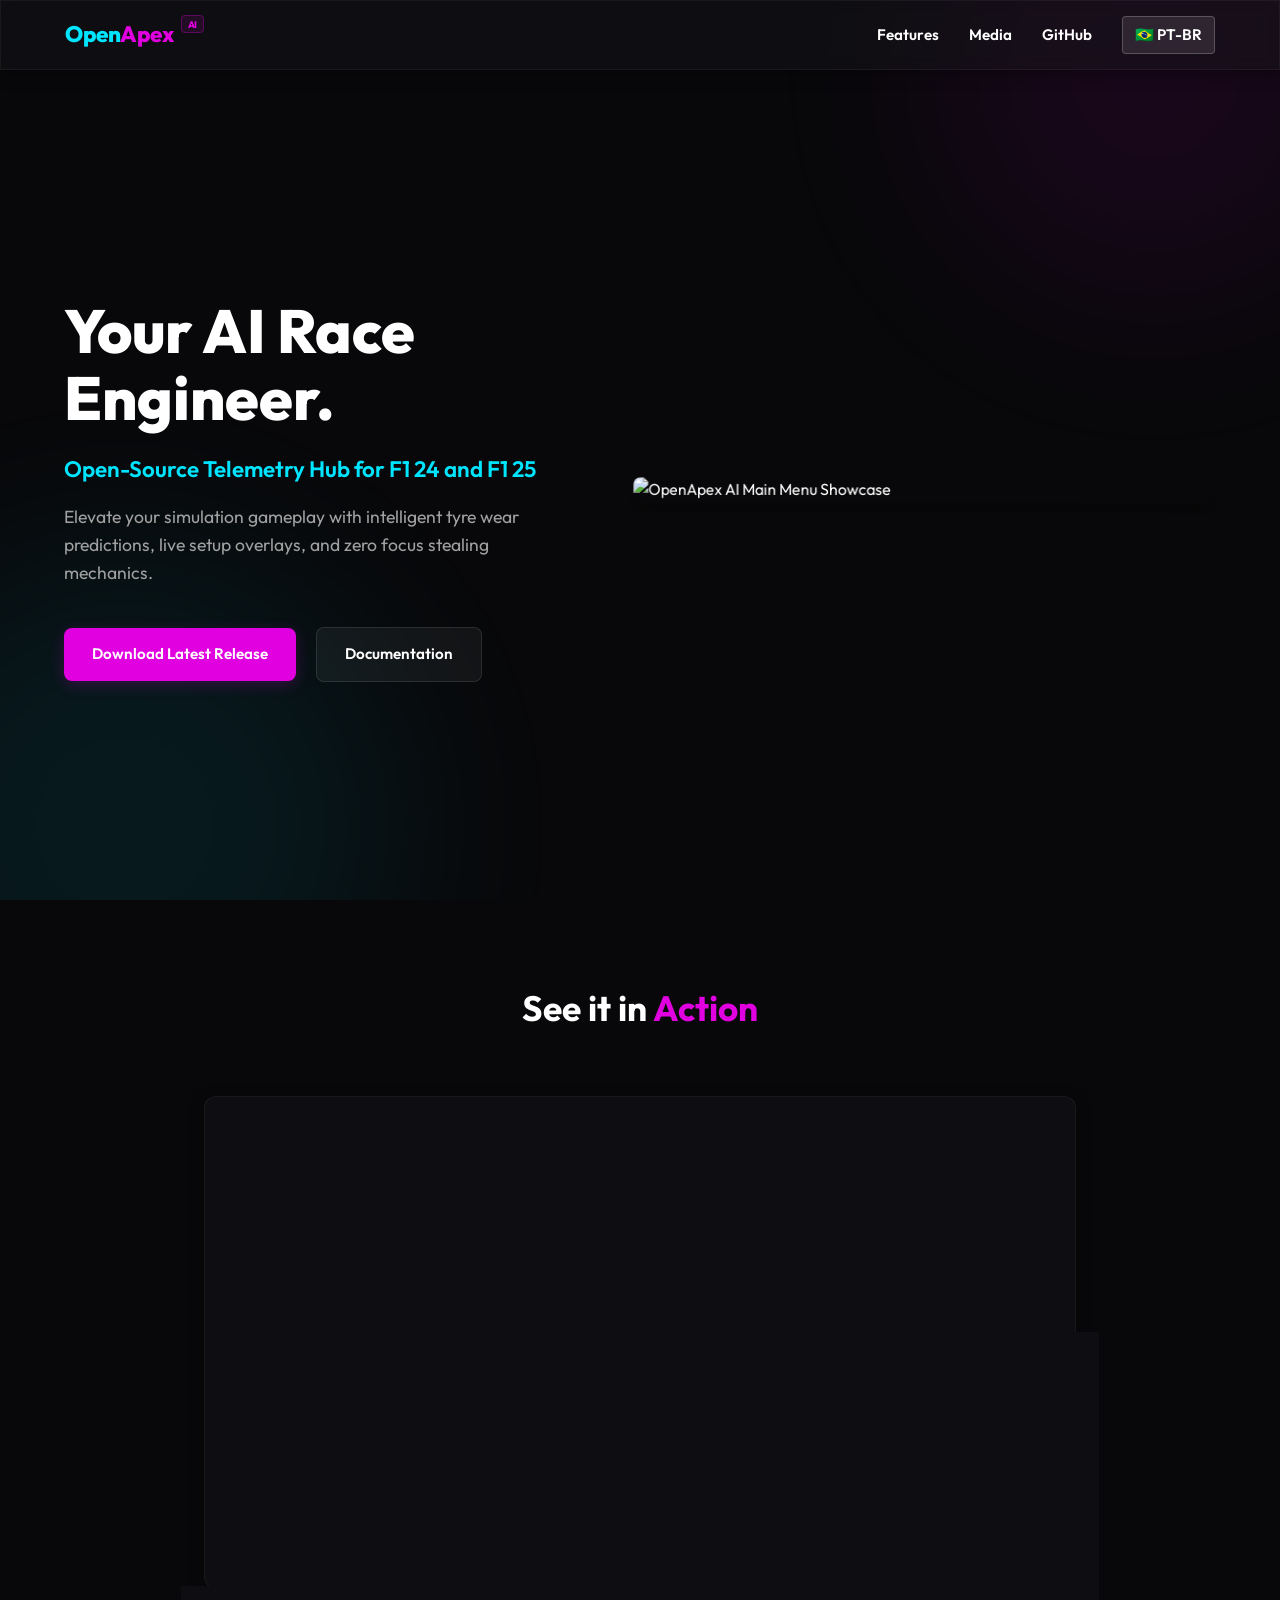
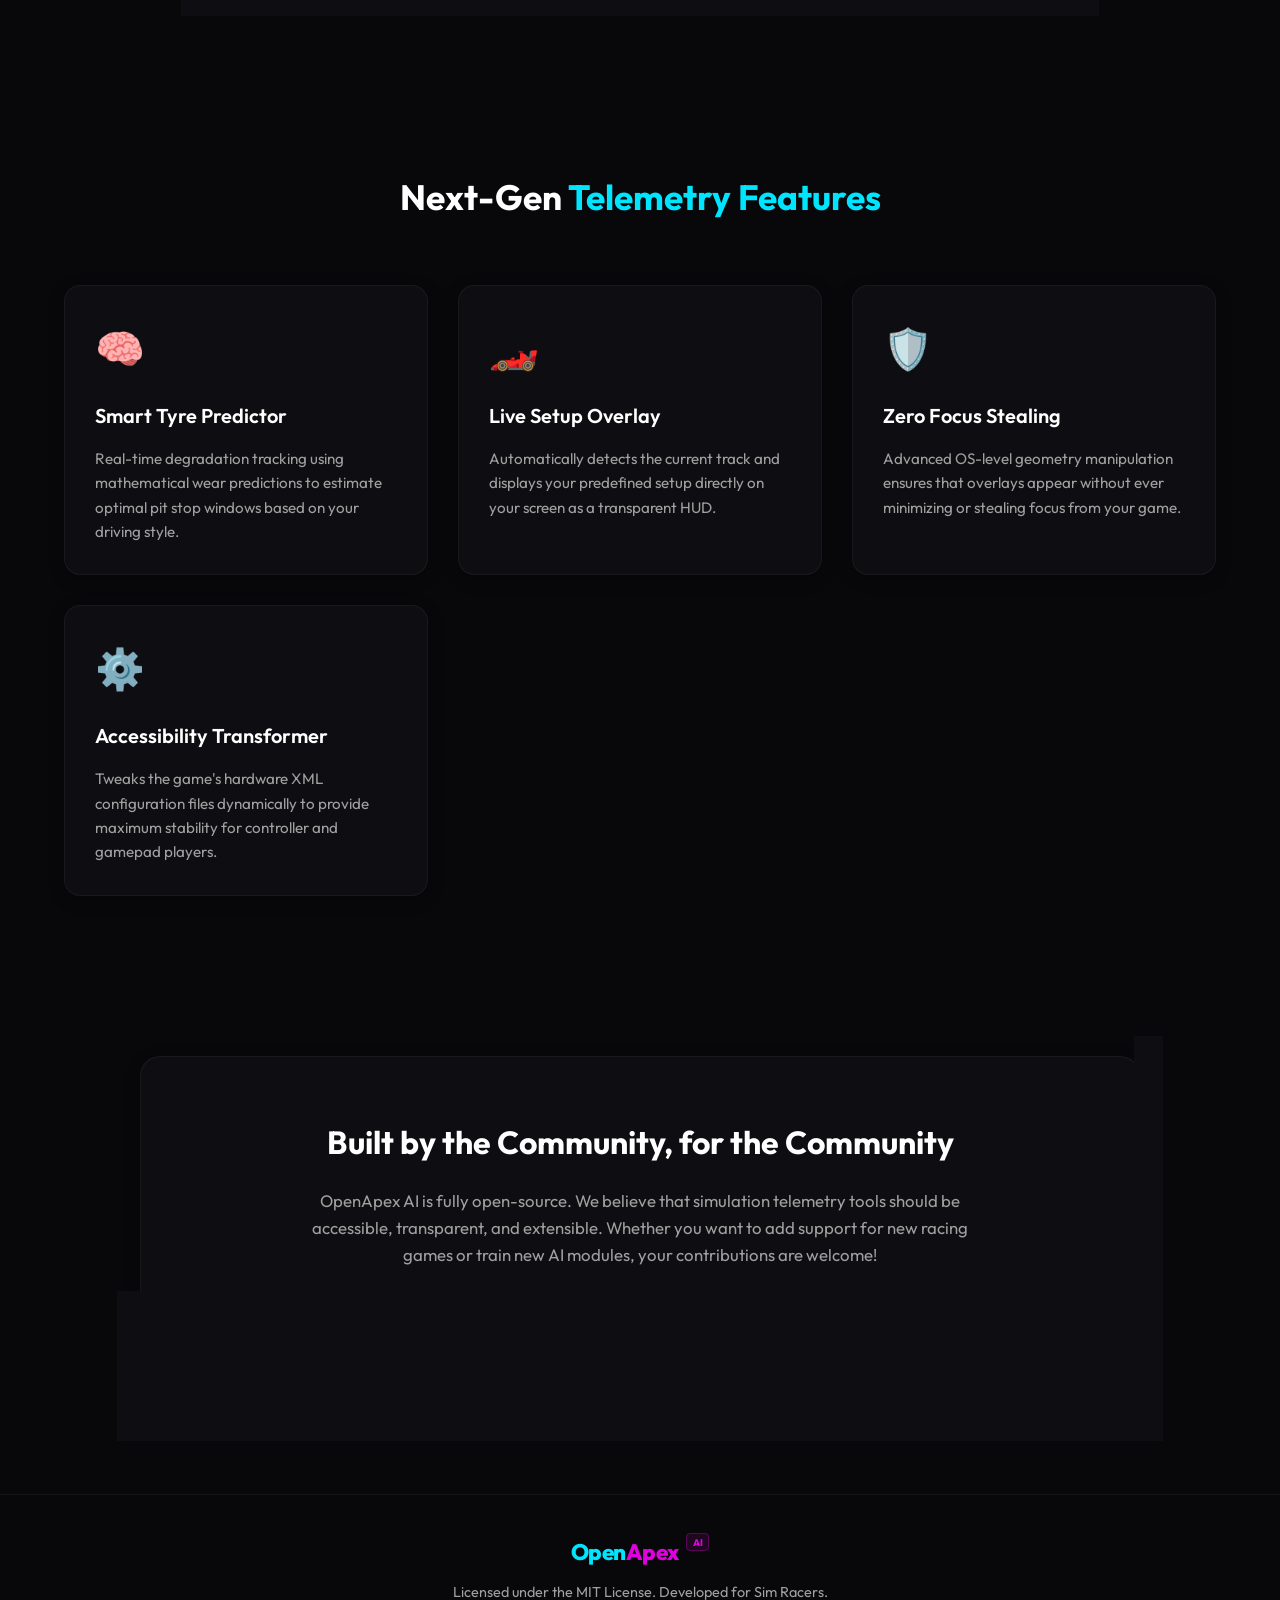
==== commit c3b0a4d6: "Docs: Fix screenshot URL to point to master branch" ====
--- a/docs/index.html
+++ b/docs/index.html
@@ -38,7 +38,7 @@
         </div>
         <div class="hero-visual">
             <div class="glass-panel image-container">
-                <img src="https://raw.githubusercontent.com/norisilva/open-apex-ai/main/screenshot/showcase_main_menu.png" alt="OpenApex AI Main Menu Showcase" class="hero-image">
+                <img src="https://raw.githubusercontent.com/norisilva/open-apex-ai/refs/heads/master/screenshot/showcase_main_menu.png" alt="OpenApex AI Main Menu Showcase" class="hero-image">
             </div>
         </div>
     </header>
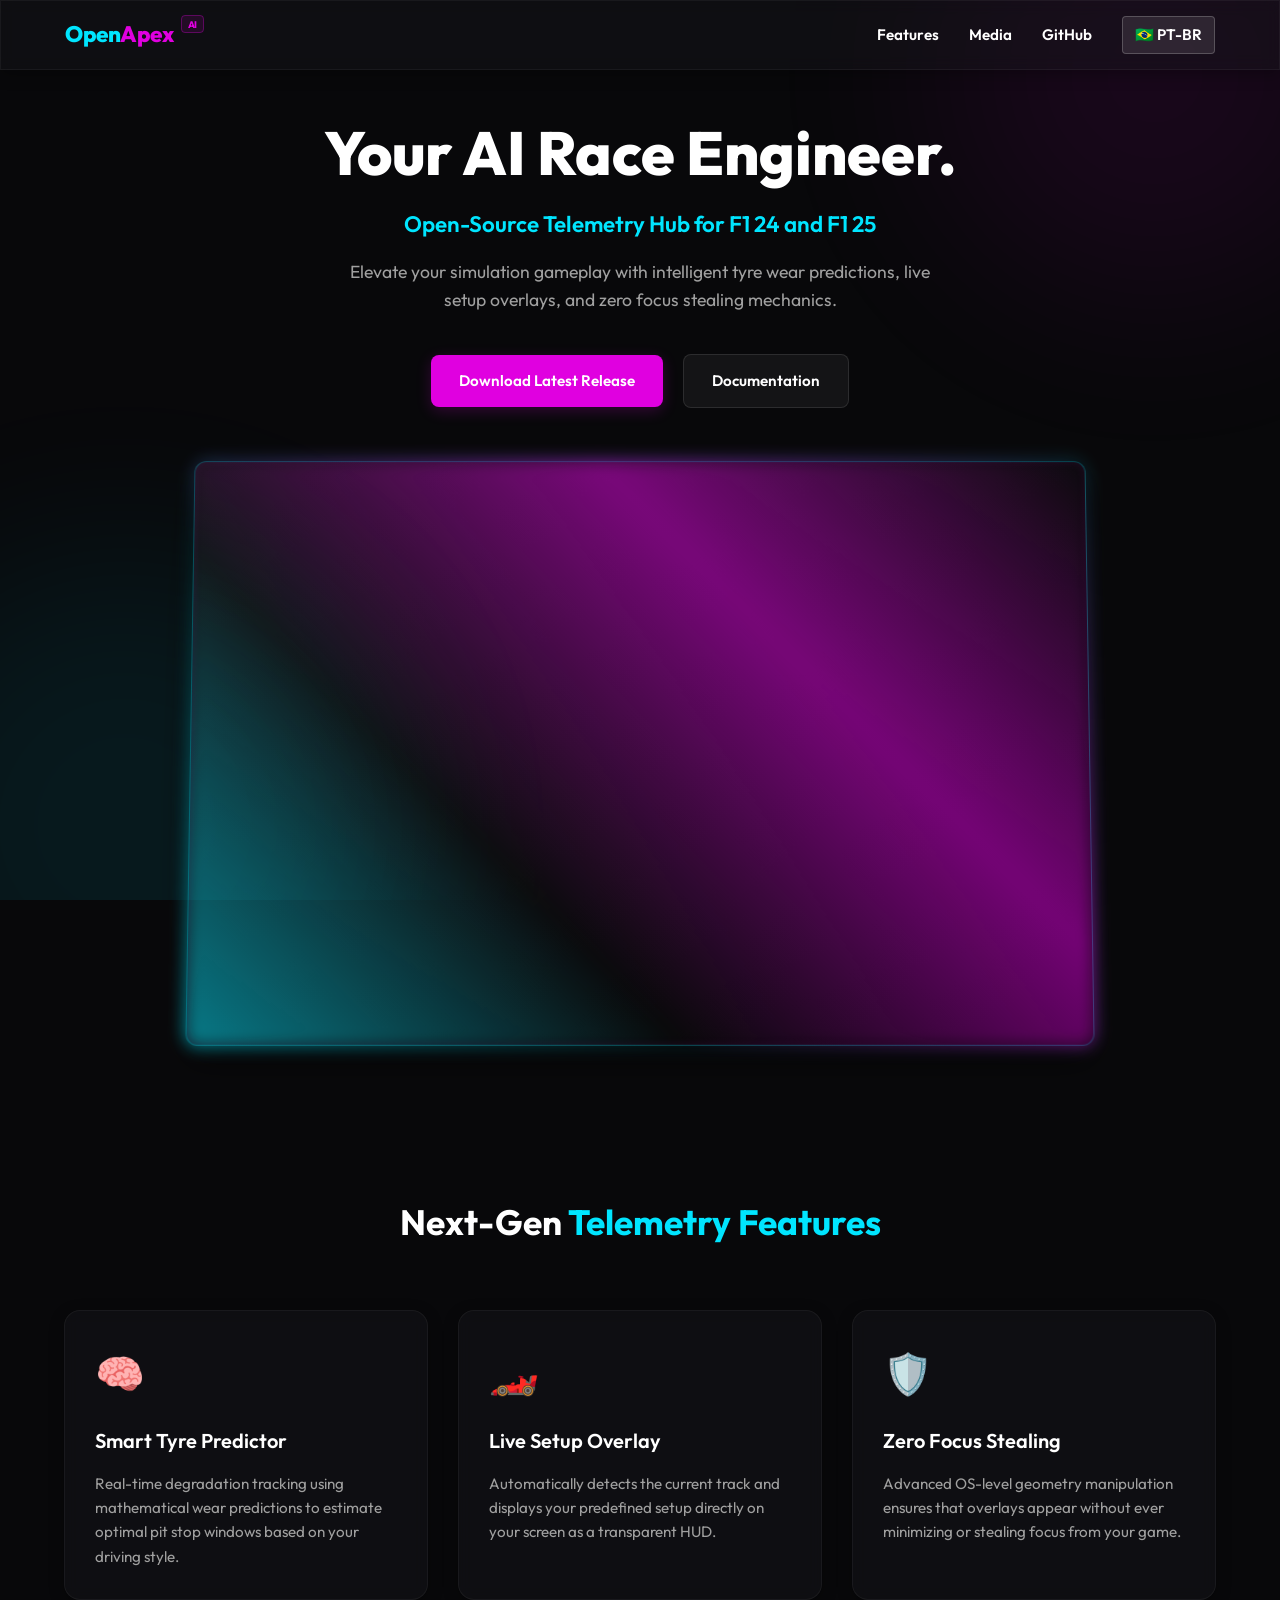
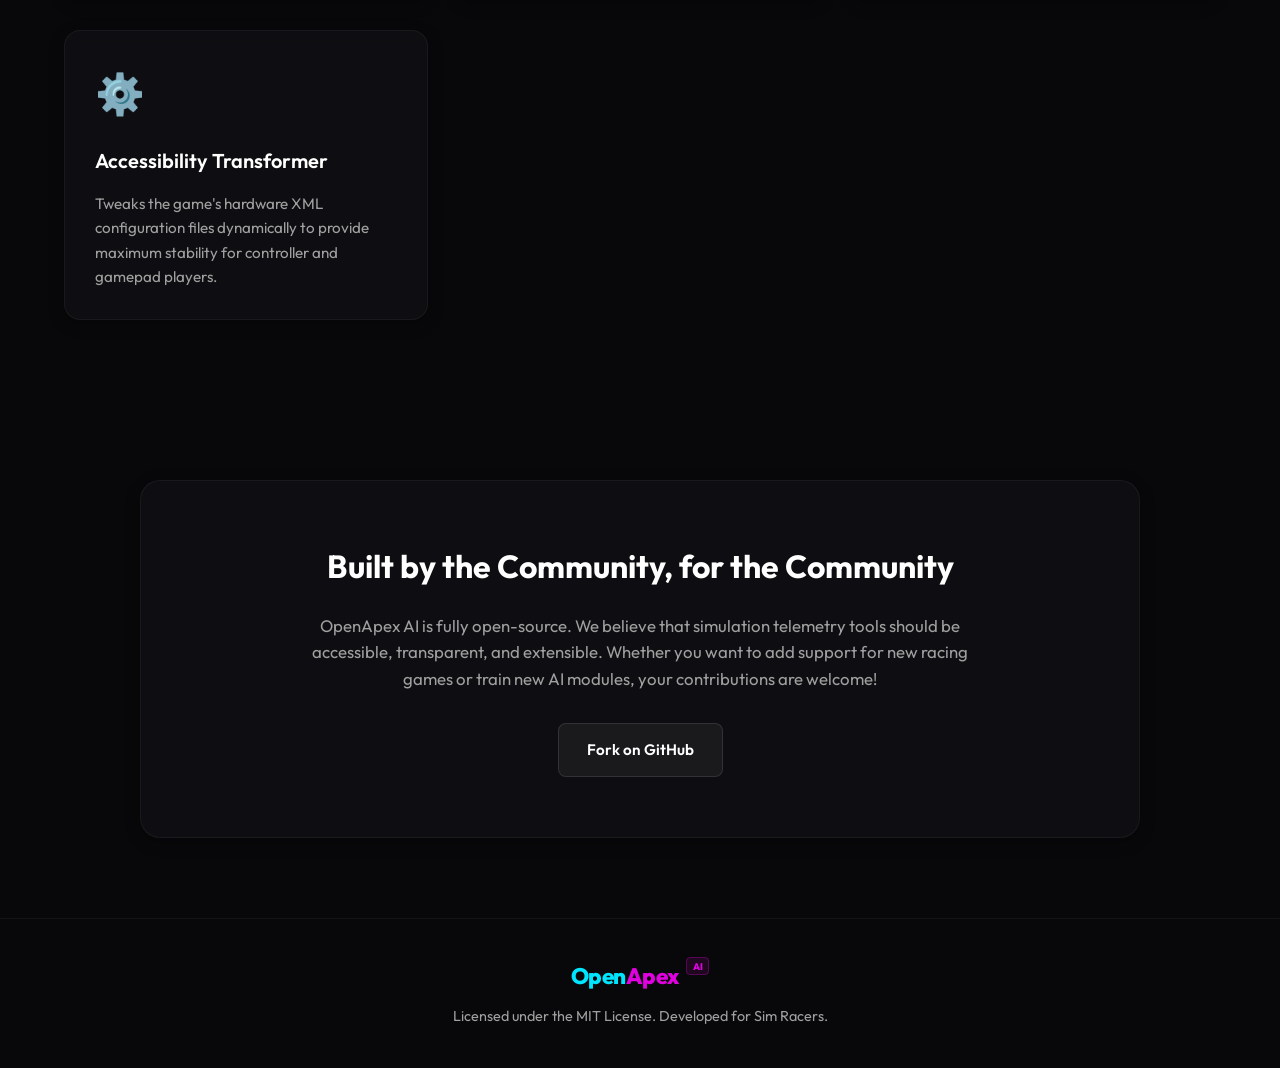
==== commit 27778fc8: "Docs: Reinvent landing page layout to feature video directly" ====
--- a/docs/index.html
+++ b/docs/index.html
@@ -26,7 +26,7 @@
         </div>
     </nav>
 
-    <header class="hero">
+    <header class="hero centered-hero">
         <div class="hero-content">
             <h1 class="hero-title">Your AI Race Engineer.</h1>
             <p class="subtitle">Open-Source Telemetry Hub for F1 24 and F1 25</p>
@@ -36,19 +36,11 @@
                 <a href="https://github.com/norisilva/open-apex-ai#readme" class="btn btn-secondary">Documentation</a>
             </div>
         </div>
-        <div class="hero-visual">
-            <div class="glass-panel image-container">
-                <img src="https://raw.githubusercontent.com/norisilva/open-apex-ai/refs/heads/master/screenshot/showcase_main_menu.png" alt="OpenApex AI Main Menu Showcase" class="hero-image">
-            </div>
+        
+        <div class="hero-video-container glass-video">
+            <iframe width="100%" height="100%" src="https://www.youtube.com/embed/8BYc6TkyOH8" title="YouTube video player" frameborder="0" allow="accelerometer; autoplay; clipboard-write; encrypted-media; gyroscope; picture-in-picture" allowfullscreen></iframe>
         </div>
     </header>
-
-    <section id="media" class="media-section">
-        <h2 class="section-title">See it in <span class="highlight-magenta">Action</span></h2>
-        <div class="video-container glass">
-            <iframe width="100%" height="100%" src="https://www.youtube.com/embed/8BYc6TkyOH8" title="YouTube video player" frameborder="0" allow="accelerometer; autoplay; clipboard-write; encrypted-media; gyroscope; picture-in-picture" allowfullscreen></iframe>
-        </div>
-    </section>
 
     <section id="features" class="features">
         <h2 class="section-title">Next-Gen <span class="highlight-cyan">Telemetry Features</span></h2>
--- a/docs/style.css
+++ b/docs/style.css
@@ -186,18 +186,21 @@
 /* Hero Section */
 .hero {
     display: flex;
+    flex-direction: column;
     align-items: center;
-    justify-content: space-between;
+    justify-content: center;
     min-height: 100vh;
     padding: 0 5%;
-    padding-top: 80px;
+    padding-top: 120px;
     max-width: 1400px;
     margin: 0 auto;
+    text-align: center;
 }
 
 .hero-content {
-    flex: 1;
-    padding-right: 50px;
+    width: 100%;
+    max-width: 800px;
+    margin-bottom: 50px;
 }
 
 .hero-title {
@@ -219,67 +222,70 @@
     font-size: 1.1rem;
     color: var(--text-secondary);
     margin-bottom: 40px;
-    max-width: 500px;
+    max-width: 600px;
+    margin-left: auto;
+    margin-right: auto;
 }
 
 .hero-actions {
     display: flex;
     gap: 20px;
     align-items: center;
-}
-
-.hero-visual {
-    flex: 1.2;
-    display: flex;
     justify-content: center;
-}
-
-/* Hero Image Container */
-.image-container {
-    width: 100%;
-    border-radius: 12px;
-    overflow: hidden;
-    padding: 10px;
-    transform: perspective(1000px) rotateY(-5deg);
-    transition: transform 0.5s ease;
-}
-
-.image-container:hover {
-    transform: perspective(1000px) rotateY(0deg);
-}
-
-.hero-image {
-    width: 100%;
-    border-radius: 8px;
-    display: block;
-    box-shadow: 0 10px 30px rgba(0,0,0,0.5);
-}
-
-/* Media Section (YouTube Video) */
-.media-section {
-    padding: 80px 5%;
-    max-width: 1000px;
-    margin: 0 auto;
-    text-align: center;
-}
-
-.video-container {
+    flex-wrap: wrap;
+}
+
+/* Hero Video Container (Cyberpunk Premium Glass) */
+.hero-video-container {
     position: relative;
     width: 100%;
-    padding-bottom: 56.25%; /* 16:9 Aspect Ratio */
+    max-width: 900px;
+    padding-bottom: 50.625%; /* 16:9 Aspect Ratio for 900px width is roughly 506px */
     height: 0;
     border-radius: 12px;
-    overflow: hidden;
-    margin-top: 40px;
-}
-
-.video-container iframe {
+    transform: perspective(1000px) rotateX(2deg);
+    transition: all 0.6s cubic-bezier(0.175, 0.885, 0.32, 1.275);
+    background: linear-gradient(135deg, rgba(255,255,255,0.05), rgba(0,0,0,0.4));
+    border: 1px solid rgba(0, 229, 255, 0.3);
+    box-shadow: 
+        0 15px 35px rgba(0,0,0,0.6),
+        0 0 20px rgba(0, 229, 255, 0.2),
+        inset 0 0 10px rgba(224, 0, 224, 0.1);
+    margin-bottom: 50px;
+}
+
+.hero-video-container::before {
+    content: '';
     position: absolute;
-    top: 0;
-    left: 0;
-    width: 100%;
-    height: 100%;
-    border-radius: 12px;
+    top: -2px; left: -2px; right: -2px; bottom: -2px;
+    background: linear-gradient(45deg, var(--cyan), transparent, var(--magenta), transparent);
+    z-index: -1;
+    border-radius: 14px;
+    filter: blur(8px);
+    opacity: 0.5;
+    transition: opacity 0.5s ease;
+}
+
+.hero-video-container:hover {
+    transform: perspective(1000px) rotateX(0deg) translateY(-5px);
+    box-shadow: 
+        0 20px 40px rgba(0,0,0,0.7),
+        0 0 30px rgba(0, 229, 255, 0.4),
+        inset 0 0 15px rgba(224, 0, 224, 0.2);
+    border-color: rgba(0, 229, 255, 0.6);
+}
+
+.hero-video-container:hover::before {
+    opacity: 0.8;
+}
+
+.hero-video-container iframe {
+    position: absolute;
+    top: 10px;
+    left: 10px;
+    width: calc(100% - 20px);
+    height: calc(100% - 20px);
+    border-radius: 8px;
 }
 
 /* Features */
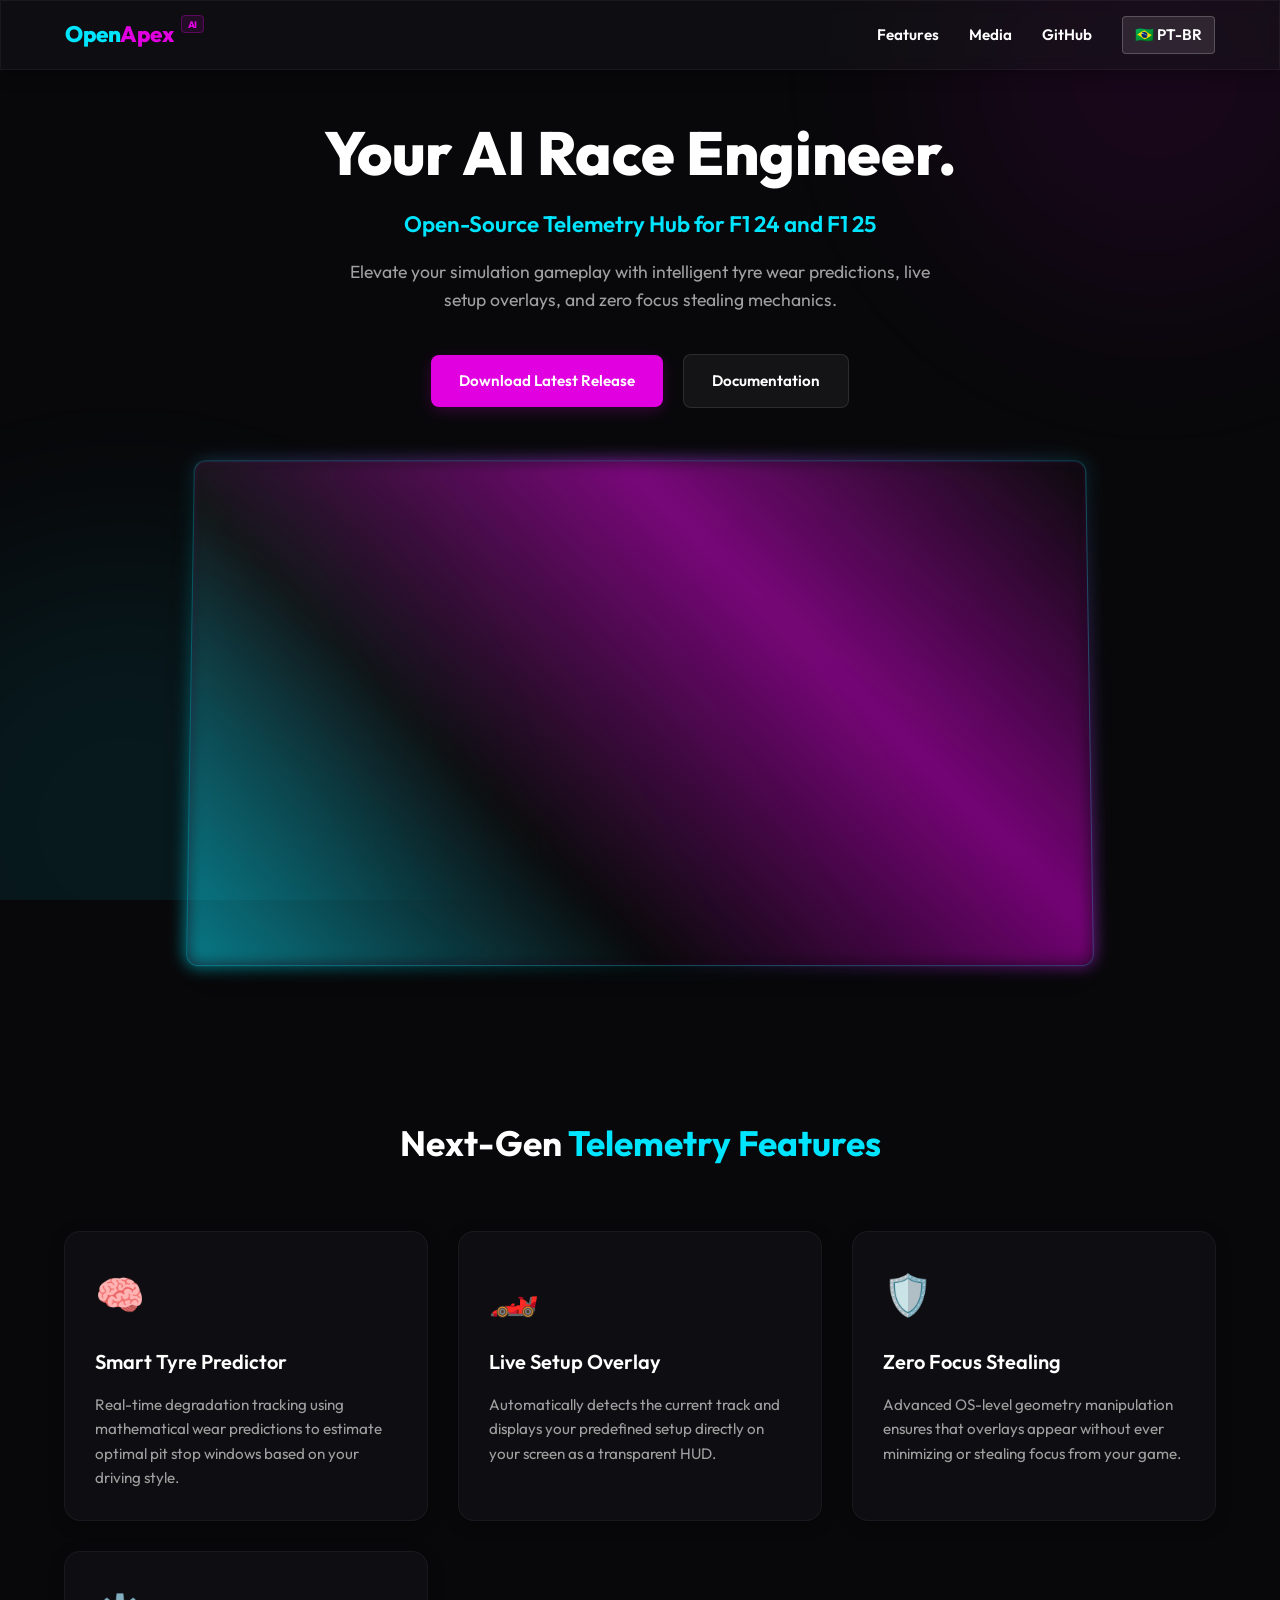
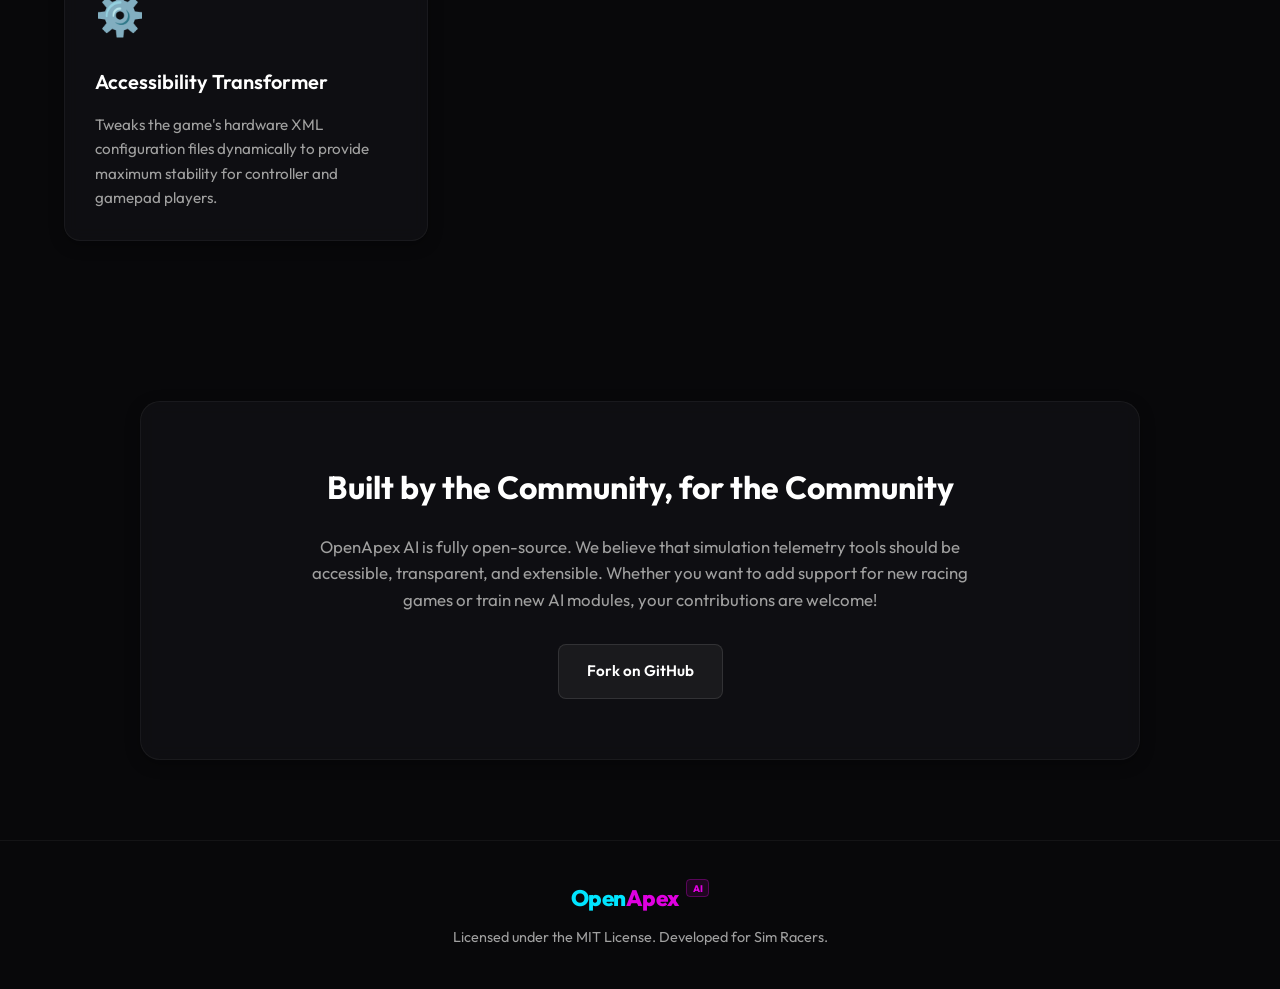
==== commit c925e4a0: "Docs: Force HD1080 video quality in hero section iframe" ====
--- a/docs/index.html
+++ b/docs/index.html
@@ -38,7 +38,7 @@
         </div>
         
         <div class="hero-video-container glass-video">
-            <iframe width="100%" height="100%" src="https://www.youtube.com/embed/8BYc6TkyOH8" title="YouTube video player" frameborder="0" allow="accelerometer; autoplay; clipboard-write; encrypted-media; gyroscope; picture-in-picture" allowfullscreen></iframe>
+            <iframe width="100%" height="100%" src="https://www.youtube.com/embed/8BYc6TkyOH8?vq=hd1080&rel=0" title="YouTube video player" frameborder="0" allow="accelerometer; autoplay; clipboard-write; encrypted-media; gyroscope; picture-in-picture" allowfullscreen></iframe>
         </div>
     </header>
 
--- a/docs/style.css
+++ b/docs/style.css
@@ -240,8 +240,7 @@
     position: relative;
     width: 100%;
     max-width: 900px;
-    padding-bottom: 50.625%; /* 16:9 Aspect Ratio for 900px width is roughly 506px */
-    height: 0;
+    aspect-ratio: 16 / 9;
     border-radius: 12px;
     transform: perspective(1000px) rotateX(2deg);
     transition: all 0.6s cubic-bezier(0.175, 0.885, 0.32, 1.275);
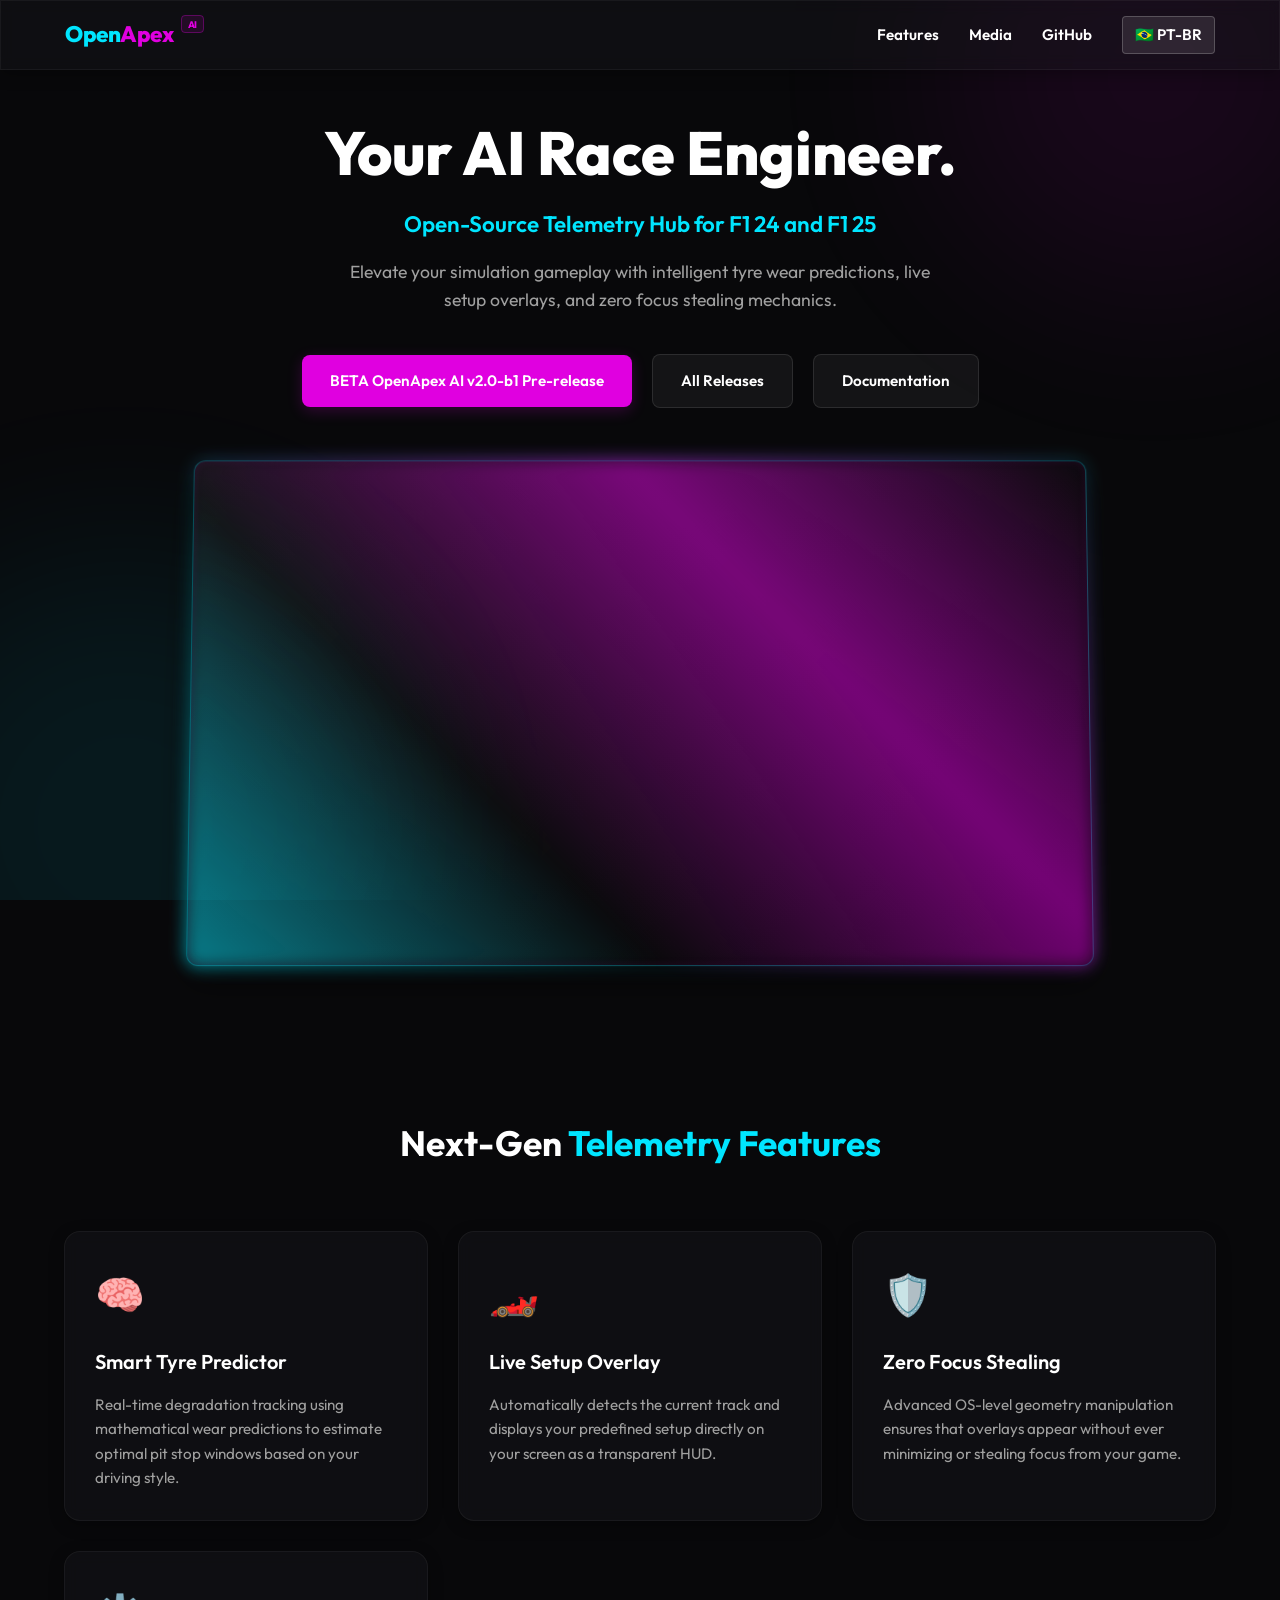
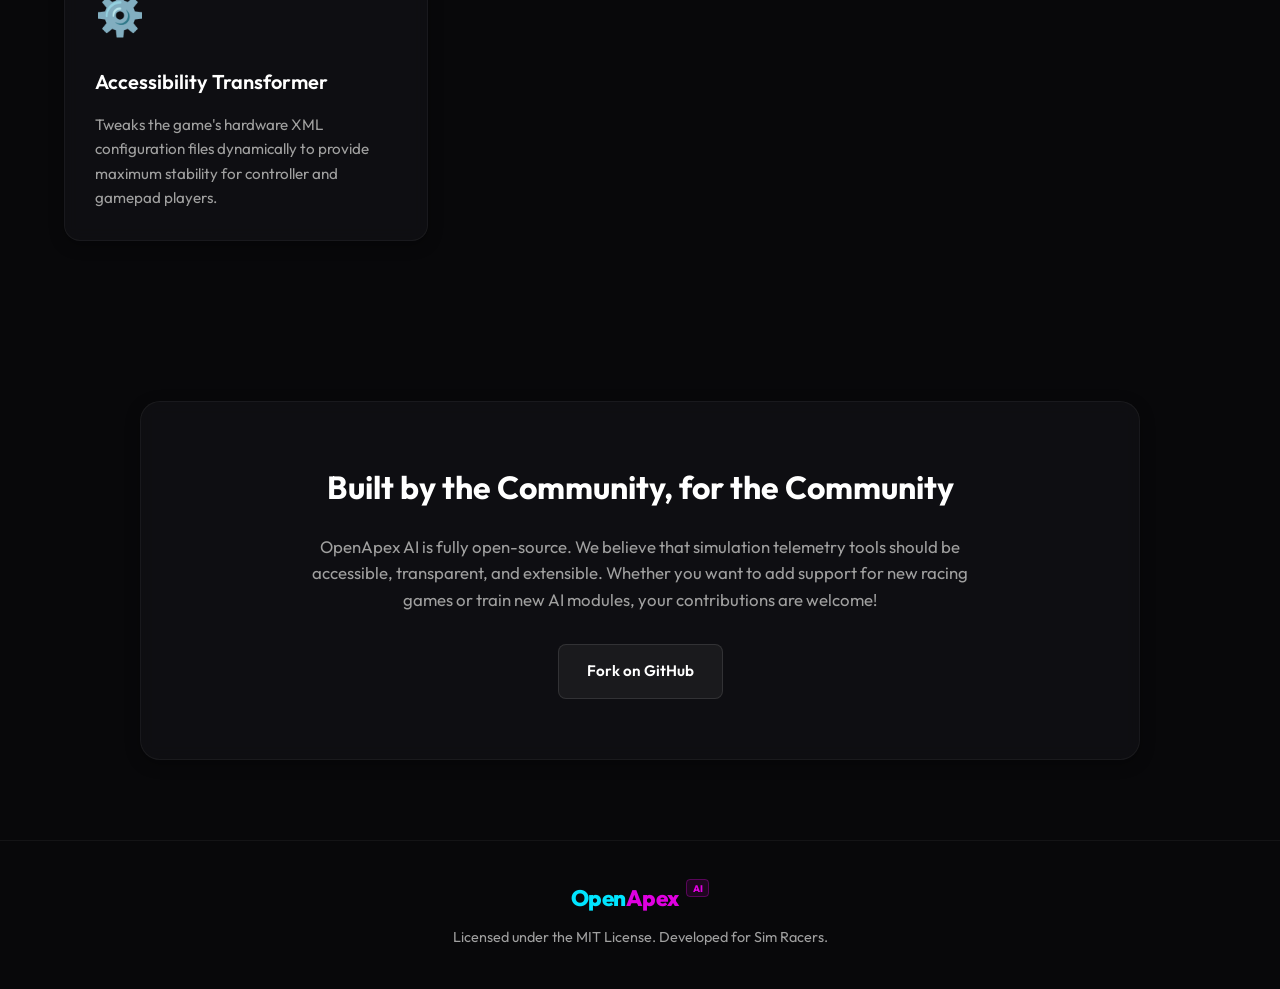
==== commit e18aee32: "Docs: Add direct beta download button to landing pages" ====
--- a/docs/index.html
+++ b/docs/index.html
@@ -32,7 +32,8 @@
             <p class="subtitle">Open-Source Telemetry Hub for F1 24 and F1 25</p>
             <p class="description">Elevate your simulation gameplay with intelligent tyre wear predictions, live setup overlays, and zero focus stealing mechanics.</p>
             <div class="hero-actions">
-                <a href="https://github.com/norisilva/open-apex-ai/releases" class="btn btn-primary pulse-glow">Download Latest Release</a>
+                <a href="https://github.com/norisilva/open-apex-ai/releases/download/2.0/OpenApexAI-Release.zip" class="btn btn-primary pulse-glow">BETA OpenApex AI v2.0-b1 Pre-release</a>
+                <a href="https://github.com/norisilva/open-apex-ai/releases" class="btn btn-secondary">All Releases</a>
                 <a href="https://github.com/norisilva/open-apex-ai#readme" class="btn btn-secondary">Documentation</a>
             </div>
         </div>
